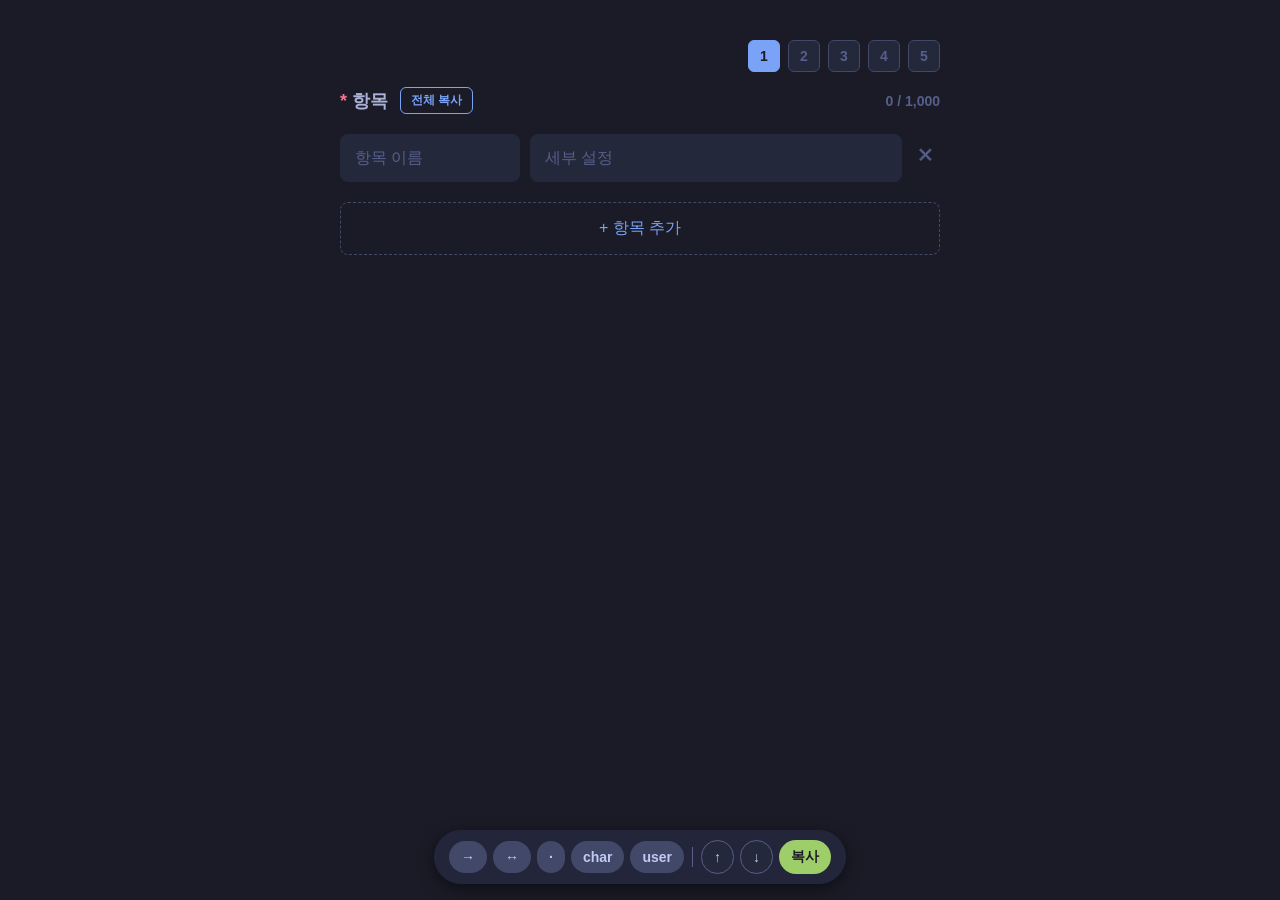
==== index.html @ 4684caee "Update index.html" ====
<!DOCTYPE html>
<html lang="ko">
<head>
    <meta charset="UTF-8">
    <meta name="viewport" content="width=device-width, initial-scale=1.0, maximum-scale=1.0, user-scalable=no">
    <title>상태창 및 항목 템플릿 생성기</title>
    <style>
        body { background-color: #1a1b26; color: #a9b1d6; font-family: 'Malgun Gothic', sans-serif; display: flex; justify-content: center; padding: 40px 20px; padding-bottom: 150px; margin: 0; }
        .container { width: 100%; max-width: 600px; }
        
        /* 💡 새롭게 추가된 슬롯 영역 스타일 */
        .slot-container { display: flex; justify-content: flex-end; gap: 8px; margin-bottom: 15px; }
        .slot-btn { background-color: #24283b; color: #565f89; border: 1px solid #414868; border-radius: 6px; width: 32px; height: 32px; font-size: 14px; font-weight: bold; cursor: pointer; transition: all 0.2s; display: flex; align-items: center; justify-content: center; padding: 0; }
        .slot-btn.active { background-color: #7aa2f7; color: #1a1b26; border-color: #7aa2f7; }

        .header { display: flex; justify-content: space-between; align-items: center; margin-bottom: 20px; font-size: 18px; font-weight: bold; }
        .header .title-area { display: flex; align-items: center; } 
        .header .title-mark { color: #f7768e; margin-right: 5px; }
        
        .copy-all-btn { background-color: transparent; color: #7aa2f7; border: 1px solid #7aa2f7; border-radius: 6px; padding: 4px 10px; font-size: 12px; font-weight: bold; margin-left: 12px; cursor: pointer; transition: all 0.2s; }

        .item-row { display: flex; gap: 10px; margin-bottom: 10px; align-items: flex-start; }
        textarea { background-color: #24283b; color: #c0caf5; border: none; border-radius: 8px; padding: 12px 15px; font-size: 16px; font-family: inherit; resize: none; overflow: hidden; min-height: 24px; line-height: 1.5; box-sizing: border-box; outline: none; }
        textarea:focus { box-shadow: 0 0 0 2px #7aa2f7; }
        textarea::placeholder { color: #565f89; }
        .item-name { width: 30%; }
        .item-value { width: 60%; flex-grow: 1; }
        
        .delete-btn { background: none; border: none; color: #565f89; font-size: 18px; cursor: pointer; padding: 12px 5px; transition: color 0.2s; }
        .add-btn { width: 100%; background-color: transparent; color: #7aa2f7; border: 1.5px dashed #414868; border-radius: 8px; padding: 15px; font-size: 16px; cursor: pointer; margin-top: 10px; transition: all 0.2s; }
        
        .shortcut-bar { position: fixed; bottom: 30px; left: 50%; transform: translateX(-50%); background-color: rgba(36, 40, 59, 0.95); backdrop-filter: blur(5px); padding: 10px 15px; border-radius: 30px; box-shadow: 0 4px 15px rgba(0,0,0,0.5); display: flex; gap: 6px; align-items: center; z-index: 1000; max-width: 95vw; overflow-x: auto; white-space: nowrap; }
        .shortcut-bar::-webkit-scrollbar { display: none; }
        .shortcut-bar { -ms-overflow-style: none; scrollbar-width: none; }

        .shortcut-btn { background-color: #414868; color: #c0caf5; border: none; border-radius: 20px; padding: 8px 12px; font-size: 14px; font-weight: bold; cursor: pointer; transition: background-color 0.2s, color 0.2s; white-space: nowrap; }
        .divider { width: 1px; height: 20px; background-color: #565f89; margin: 0 2px; flex-shrink: 0; }
        .copy-btn { background-color: #9ece6a; color: #1a1b26; }
        .move-btn { background-color: #24283b; border: 1px solid #565f89; }

        @media (hover: hover) {
            .shortcut-btn:hover { background-color: #7aa2f7; color: #1a1b26; }
            .copy-btn:hover { background-color: #73daca; }
            .delete-btn:hover { color: #f7768e; }
            .add-btn:hover { border-color: #7aa2f7; background-color: rgba(122, 162, 247, 0.1); }
            .copy-all-btn:hover { background-color: #7aa2f7; color: #1a1b26; } 
            .slot-btn:hover:not(.active) { background-color: #414868; color: #c0caf5; }
        }
        
        .shortcut-btn:active { background-color: #7aa2f7; color: #1a1b26; }
        .copy-btn:active { background-color: #73daca; }
        .delete-btn:active { color: #f7768e; }
        .add-btn:active { border-color: #7aa2f7; background-color: rgba(122, 162, 247, 0.1); }
        .copy-all-btn:active { background-color: #7aa2f7; color: #1a1b26; } 
        .slot-btn:active:not(.active) { background-color: #414868; color: #c0caf5; }
    </style>
</head>
<body>

    <div class="container">
        <!-- 💡 멀티 슬롯(1~5) 버튼 영역 -->
        <div class="slot-container">
            <button class="slot-btn active" id="slot-1" onclick="switchSlot(1)">1</button>
            <button class="slot-btn" id="slot-2" onclick="switchSlot(2)">2</button>
            <button class="slot-btn" id="slot-3" onclick="switchSlot(3)">3</button>
            <button class="slot-btn" id="slot-4" onclick="switchSlot(4)">4</button>
            <button class="slot-btn" id="slot-5" onclick="switchSlot(5)">5</button>
        </div>

        <div class="header">
            <div class="title-area">
                <div><span class="title-mark">*</span>항목</div>
                <button class="copy-all-btn" id="copyAllBtn" onclick="copyAllData(this)">전체 복사</button>
            </div>
            <div id="charCount" style="color: #565f89; font-size: 14px;">0 / 1,000</div>
        </div>

        <div id="itemList"></div>

        <button class="add-btn" onclick="addRow(this)">+ 항목 추가</button>
    </div>

    <div class="shortcut-bar" id="shortcutBar">
        <button class="shortcut-btn" onclick="insertShortcut(this, '→')">→</button>
        <!-- 💡 ↔ 단축키 추가 (기존 안전 로직 100% 동일 적용) -->
        <button class="shortcut-btn" onclick="insertShortcut(this, '↔')">↔</button>
        <button class="shortcut-btn" onclick="insertShortcut(this, '·')">·</button>
        <button class="shortcut-btn" onclick="insertShortcut(this, 'char')">char</button>
        <button class="shortcut-btn" onclick="insertShortcut(this, 'user')">user</button>
        
        <div class="divider"></div>
        
        <button class="shortcut-btn move-btn" onclick="moveRow(this, 'up')">↑</button>
        <button class="shortcut-btn move-btn" onclick="moveRow(this, 'down')">↓</button>
        
        <button class="shortcut-btn copy-btn" id="copyBtn" onclick="copyFocusedField(this)">복사</button>
    </div>

    <script>
        const itemList = document.getElementById('itemList');
        const charCountDisplay = document.getElementById('charCount');
        const shortcutBar = document.getElementById('shortcutBar');
        const copyBtn = document.getElementById('copyBtn');
        const copyAllBtn = document.getElementById('copyAllBtn');
        
        let lastFocusedTextarea = null;
        let currentSlot = 1; // 현재 선택된 슬롯 번호 (기본 1번)

        // ==========================================
        // 💡 새롭게 추가된 기능: 멀티 슬롯(템플릿) 스위칭
        // ==========================================
        function switchSlot(slotNumber) {
            if (currentSlot === slotNumber) return; // 같은 슬롯을 또 누르면 무시

            // 1. 이동하기 전에 현재 작업 중이던 데이터 저장
            saveData();

            // 2. 슬롯 번호 변경 및 버튼 UI 업데이트
            currentSlot = slotNumber;
            document.querySelectorAll('.slot-btn').forEach(btn => btn.classList.remove('active'));
            document.getElementById('slot-' + slotNumber).classList.add('active');

            // 3. 커서 포커스 초기화 및 화면 비우기
            lastFocusedTextarea = null;
            itemList.innerHTML = '';

            // 4. 새로운 슬롯의 데이터 불러오기
            loadData(slotNumber);
        }

        // ==========================================

        function copyAllData(btn) {
            if (btn) btn.blur(); 
            const rows = document.querySelectorAll('.item-row');
            let resultText = [];
            
            rows.forEach(row => {
                const nameStr = row.querySelector('.item-name').value;
                const valueStr = row.querySelector('.item-value').value;
                if (nameStr.trim() !== '' || valueStr.trim() !== '') {
                    resultText.push(`${nameStr}: ${valueStr}`);
                }
            });

            const finalString = resultText.join('\n');
            if (finalString === '') {
                alert('복사할 내용이 없습니다!');
                return;
            }

            navigator.clipboard.writeText(finalString).then(() => {
                copyAllBtn.textContent = '완료!';
                setTimeout(() => { copyAllBtn.textContent = '전체 복사'; }, 1000);
            }).catch(err => {
                alert('복사에 실패했습니다.');
            });
        }

        function saveData() {
            const rows = document.querySelectorAll('.item-row');
            const dataToSave = [];
            rows.forEach(row => {
                const nameStr = row.querySelector('.item-name').value;
                const valueStr = row.querySelector('.item-value').value;
                dataToSave.push({ name: nameStr, value: valueStr });
            });
            // 💡 현재 선택된 슬롯 번호에 맞춰서 따로 저장합니다 (예: charTemplateData_1)
            localStorage.setItem('charTemplateData_' + currentSlot, JSON.stringify(dataToSave));
        }

        function loadData(slotNumber = 1) {
            // 💡 기존 데이터 안전망: 처음 업데이트 후 접속 시, 기존에 쓰던 데이터를 1번 슬롯으로 자동 복사
            if (slotNumber === 1 && !localStorage.getItem('charTemplateData_1') && localStorage.getItem('charTemplateData')) {
                localStorage.setItem('charTemplateData_1', localStorage.getItem('charTemplateData'));
            }

            const savedData = localStorage.getItem('charTemplateData_' + slotNumber);
            
            if (savedData) {
                const dataArray = JSON.parse(savedData);
                if (dataArray.length > 0) {
                    dataArray.forEach(item => addRow(null, item.name, item.value));
                    return;
                }
            }
            // 저장된 데이터가 없는 새 슬롯이면 빈 칸 1개 생성
            addRow();
        }

        document.addEventListener('focusin', function(e) {
            if (e.target.tagName.toLowerCase() === 'textarea') {
                lastFocusedTextarea = e.target;
            }
        });

        document.addEventListener('input', function(e) {
            if (e.target.tagName.toLowerCase() === 'textarea') {
                adjustHeight(e.target);
                updateCharCount();
                saveData();
            }
        });

        function adjustHeight(element) {
            element.style.height = 'auto';
            element.style.height = (element.scrollHeight) + 'px';
        }

        // 한글 씹힘 방지가 적용된 단축키 입력 로직
        function insertShortcut(btn, text) {
            if (btn) btn.blur(); 

            if (lastFocusedTextarea) {
                setTimeout(() => {
                    const start = lastFocusedTextarea.selectionStart;
                    const end = lastFocusedTextarea.selectionEnd;
                    const currentValue = lastFocusedTextarea.value;
                    
                    lastFocusedTextarea.value = currentValue.substring(0, start) + text + currentValue.substring(end);
                    lastFocusedTextarea.selectionStart = lastFocusedTextarea.selectionEnd = start + text.length;
                    
                    adjustHeight(lastFocusedTextarea);
                    updateCharCount();
                    saveData();
                    lastFocusedTextarea.focus();
                }, 10);
            }
        }

        function moveRow(btn, direction) {
            if (btn) btn.blur();
            if (!lastFocusedTextarea) return;
            const currentRow = lastFocusedTextarea.closest('.item-row');
            if (!currentRow) return;

            if (direction === 'up') {
                const prevRow = currentRow.previousElementSibling;
                if (prevRow) {
                    itemList.insertBefore(currentRow, prevRow);
                    saveData();
                    lastFocusedTextarea.focus();
                }
            } else if (direction === 'down') {
                const nextRow = currentRow.nextElementSibling;
                if (nextRow) {
                    itemList.insertBefore(currentRow, nextRow.nextElementSibling);
                    saveData();
                    lastFocusedTextarea.focus();
                }
            }
        }

        function copyFocusedField(btn) {
            if (btn) btn.blur();
            if (lastFocusedTextarea) {
                const textToCopy = lastFocusedTextarea.value;
                navigator.clipboard.writeText(textToCopy).then(() => {
                    copyBtn.textContent = '완료!';
                    setTimeout(() => { copyBtn.textContent = '복사'; }, 1000);
                }).catch(err => {
                    alert('복사에 실패했습니다.');
                });
                lastFocusedTextarea.focus();
            }
        }

        function addRow(btn = null, nameStr = '', valueStr = '') {
            if (btn) btn.blur();

            const row = document.createElement('div');
            row.className = 'item-row';
            row.innerHTML = `
                <textarea class="item-name" rows="1" placeholder="항목 이름"></textarea>
                <textarea class="item-value" rows="1" placeholder="세부 설정"></textarea>
                <button class="delete-btn" onclick="deleteRow(this)">✕</button>
            `;
            
            const textareas = row.querySelectorAll('textarea');
            textareas[0].value = nameStr;
            textareas[1].value = valueStr;
            
            itemList.appendChild(row);
            
            setTimeout(() => {
                textareas.forEach(ta => adjustHeight(ta));
                updateCharCount();
            }, 0);
            saveData();
        }

        function deleteRow(btn) {
            if (btn) btn.blur();
            const row = btn.parentElement;
            row.remove();
            if (itemList.children.length === 0) {
                addRow();
            } else {
                updateCharCount();
                saveData();
            }
        }

        function updateCharCount() {
            const textareas = document.querySelectorAll('textarea');
            let totalLength = 0;
            textareas.forEach(textarea => {
                totalLength += textarea.value.length;
            });
            charCountDisplay.textContent = `${totalLength.toLocaleString()} / 1,000`;
        }

        if (window.visualViewport) {
            const updateBarPosition = () => {
                const viewportHeight = window.visualViewport.height;
                const offsetTop = window.visualViewport.offsetTop;
                shortcutBar.style.bottom = 'auto';
                shortcutBar.style.top = (offsetTop + viewportHeight - 70) + 'px';
            };
            window.visualViewport.addEventListener('resize', updateBarPosition);
            window.visualViewport.addEventListener('scroll', updateBarPosition);
            updateBarPosition();
        }

        // 페이지 첫 로드 시 1번 슬롯 데이터를 불러옵니다.
        loadData(1);
    </script>
</body>
</html>
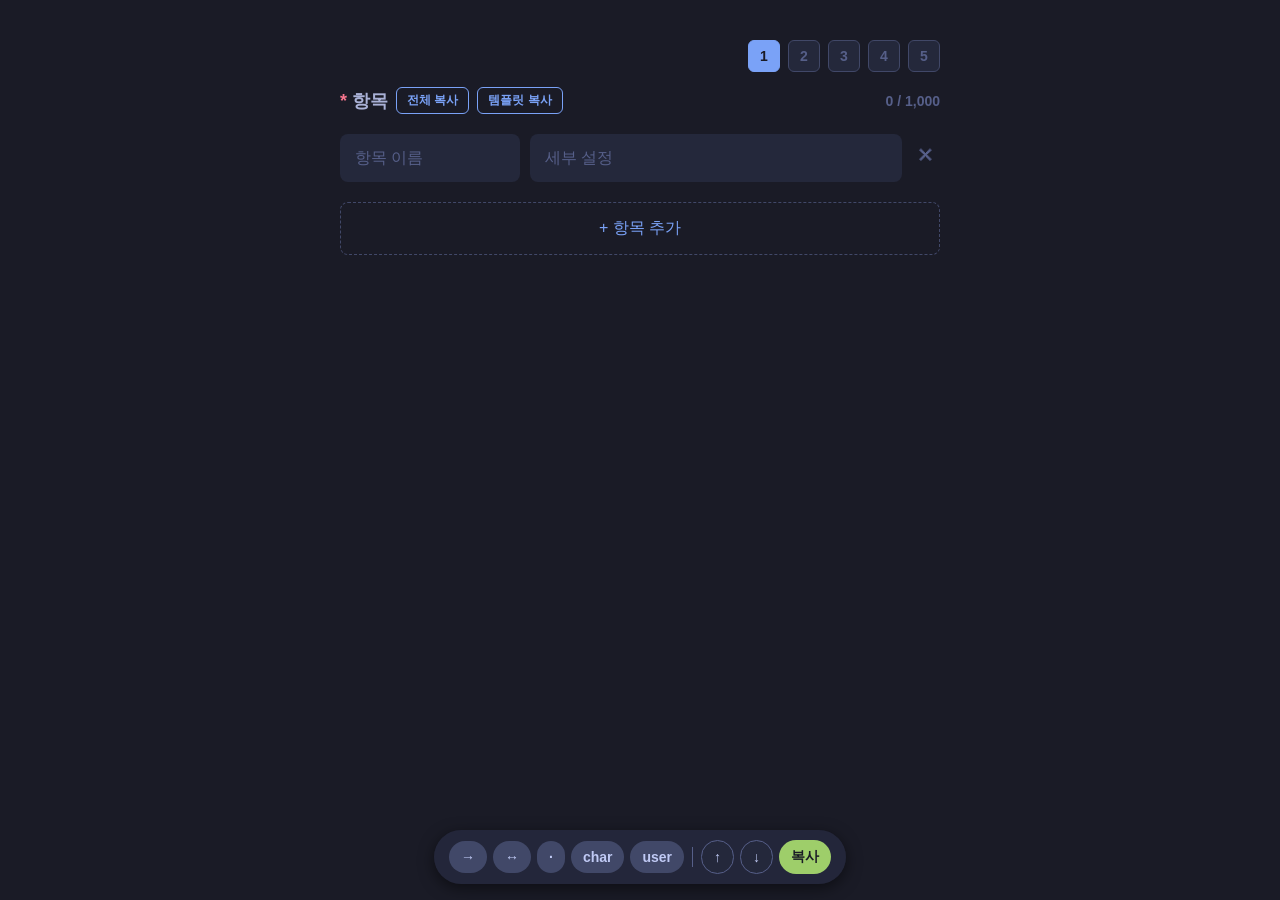
==== commit 87d4076f: "Update index.html" ====
--- a/index.html
+++ b/index.html
@@ -8,16 +8,18 @@
         body { background-color: #1a1b26; color: #a9b1d6; font-family: 'Malgun Gothic', sans-serif; display: flex; justify-content: center; padding: 40px 20px; padding-bottom: 150px; margin: 0; }
         .container { width: 100%; max-width: 600px; }
         
-        /* 💡 새롭게 추가된 슬롯 영역 스타일 */
         .slot-container { display: flex; justify-content: flex-end; gap: 8px; margin-bottom: 15px; }
         .slot-btn { background-color: #24283b; color: #565f89; border: 1px solid #414868; border-radius: 6px; width: 32px; height: 32px; font-size: 14px; font-weight: bold; cursor: pointer; transition: all 0.2s; display: flex; align-items: center; justify-content: center; padding: 0; }
         .slot-btn.active { background-color: #7aa2f7; color: #1a1b26; border-color: #7aa2f7; }
 
         .header { display: flex; justify-content: space-between; align-items: center; margin-bottom: 20px; font-size: 18px; font-weight: bold; }
-        .header .title-area { display: flex; align-items: center; } 
+        .header .title-area { display: flex; align-items: center; flex-wrap: wrap; gap: 8px; } /* 버튼이 늘어나도 안 깨지도록 간격과 자동 줄바꿈 추가 */
         .header .title-mark { color: #f7768e; margin-right: 5px; }
         
-        .copy-all-btn { background-color: transparent; color: #7aa2f7; border: 1px solid #7aa2f7; border-radius: 6px; padding: 4px 10px; font-size: 12px; font-weight: bold; margin-left: 12px; cursor: pointer; transition: all 0.2s; }
+        .copy-all-btn { background-color: transparent; color: #7aa2f7; border: 1px solid #7aa2f7; border-radius: 6px; padding: 4px 10px; font-size: 12px; font-weight: bold; cursor: pointer; transition: all 0.2s; white-space: nowrap; }
+        
+        /* 💡 템플릿 붙이기 버튼 전용 스타일 (눈에 띄게 연한 초록색으로 설정) */
+        .template-paste-btn { background-color: rgba(158, 206, 106, 0.1); color: #9ece6a; border-color: #9ece6a; }
 
         .item-row { display: flex; gap: 10px; margin-bottom: 10px; align-items: flex-start; }
         textarea { background-color: #24283b; color: #c0caf5; border: none; border-radius: 8px; padding: 12px 15px; font-size: 16px; font-family: inherit; resize: none; overflow: hidden; min-height: 24px; line-height: 1.5; box-sizing: border-box; outline: none; }
@@ -44,6 +46,7 @@
             .delete-btn:hover { color: #f7768e; }
             .add-btn:hover { border-color: #7aa2f7; background-color: rgba(122, 162, 247, 0.1); }
             .copy-all-btn:hover { background-color: #7aa2f7; color: #1a1b26; } 
+            .template-paste-btn:hover { background-color: #9ece6a; color: #1a1b26; }
             .slot-btn:hover:not(.active) { background-color: #414868; color: #c0caf5; }
         }
         
@@ -52,13 +55,13 @@
         .delete-btn:active { color: #f7768e; }
         .add-btn:active { border-color: #7aa2f7; background-color: rgba(122, 162, 247, 0.1); }
         .copy-all-btn:active { background-color: #7aa2f7; color: #1a1b26; } 
+        .template-paste-btn:active { background-color: #9ece6a; color: #1a1b26; }
         .slot-btn:active:not(.active) { background-color: #414868; color: #c0caf5; }
     </style>
 </head>
 <body>
 
     <div class="container">
-        <!-- 💡 멀티 슬롯(1~5) 버튼 영역 -->
         <div class="slot-container">
             <button class="slot-btn active" id="slot-1" onclick="switchSlot(1)">1</button>
             <button class="slot-btn" id="slot-2" onclick="switchSlot(2)">2</button>
@@ -71,6 +74,9 @@
             <div class="title-area">
                 <div><span class="title-mark">*</span>항목</div>
                 <button class="copy-all-btn" id="copyAllBtn" onclick="copyAllData(this)">전체 복사</button>
+                <button class="copy-all-btn" id="copyTemplateBtn" onclick="copyTemplateData(this)">템플릿 복사</button>
+                <!-- 💡 숨겨져 있다가 필요할 때만 나타나는 템플릿 붙이기 버튼 -->
+                <button class="copy-all-btn template-paste-btn" id="pasteTemplateBtn" onclick="pasteTemplateData(this)" style="display: none;">템플릿 붙이기</button>
             </div>
             <div id="charCount" style="color: #565f89; font-size: 14px;">0 / 1,000</div>
         </div>
@@ -82,7 +88,6 @@
 
     <div class="shortcut-bar" id="shortcutBar">
         <button class="shortcut-btn" onclick="insertShortcut(this, '→')">→</button>
-        <!-- 💡 ↔ 단축키 추가 (기존 안전 로직 100% 동일 적용) -->
         <button class="shortcut-btn" onclick="insertShortcut(this, '↔')">↔</button>
         <button class="shortcut-btn" onclick="insertShortcut(this, '·')">·</button>
         <button class="shortcut-btn" onclick="insertShortcut(this, 'char')">char</button>
@@ -102,33 +107,101 @@
         const shortcutBar = document.getElementById('shortcutBar');
         const copyBtn = document.getElementById('copyBtn');
         const copyAllBtn = document.getElementById('copyAllBtn');
+        const copyTemplateBtn = document.getElementById('copyTemplateBtn');
+        const pasteTemplateBtn = document.getElementById('pasteTemplateBtn');
         
         let lastFocusedTextarea = null;
-        let currentSlot = 1; // 현재 선택된 슬롯 번호 (기본 1번)
+        let currentSlot = 1; 
 
         // ==========================================
-        // 💡 새롭게 추가된 기능: 멀티 슬롯(템플릿) 스위칭
+        // 💡 새롭게 추가된 기능: 템플릿 복사 & 붙이기
         // ==========================================
+        
+        // 1. 현재 슬롯의 템플릿 구조를 복사해서 기억(클립보드 저장)하는 함수
+        function copyTemplateData(btn) {
+            if (btn) btn.blur();
+            
+            const rows = document.querySelectorAll('.item-row');
+            const dataToCopy = [];
+            rows.forEach(row => {
+                const nameStr = row.querySelector('.item-name').value;
+                const valueStr = row.querySelector('.item-value').value;
+                dataToCopy.push({ name: nameStr, value: valueStr });
+            });
+
+            // 브라우저 저장소에 '가상 클립보드' 형태로 임시 저장
+            localStorage.setItem('clipboardTemplateData', JSON.stringify(dataToCopy));
+            // 몇 번 슬롯에서 복사했는지 기록 (원본 슬롯에는 붙이기 버튼을 안 띄우기 위함)
+            localStorage.setItem('clipboardSourceSlot', currentSlot.toString());
+
+            // 시각적 피드백
+            copyTemplateBtn.textContent = '복사 완료!';
+            setTimeout(() => { copyTemplateBtn.textContent = '템플릿 복사'; }, 1000);
+
+            // 상태 체크 업데이트 (현재 슬롯이 원본이므로 붙이기 버튼은 숨겨짐)
+            checkClipboardState();
+        }
+
+        // 2. 다른 슬롯에 복사해둔 템플릿을 붙여넣는 함수
+        function pasteTemplateData(btn) {
+            if (btn) btn.blur();
+
+            const savedClipboard = localStorage.getItem('clipboardTemplateData');
+            if (savedClipboard) {
+                const dataArray = JSON.parse(savedClipboard);
+                
+                // 현재 슬롯의 화면을 싹 비우고
+                itemList.innerHTML = '';
+                
+                // 복사해둔 데이터로 줄을 새로 생성
+                if (dataArray.length > 0) {
+                    dataArray.forEach(item => addRow(null, item.name, item.value));
+                } else {
+                    addRow();
+                }
+
+                // 덮어쓴 내용을 현재 슬롯에 완전 저장
+                saveData();
+                
+                // 붙여넣기가 끝났으므로 클립보드 비우기 (버튼을 없애기 위해)
+                localStorage.removeItem('clipboardTemplateData');
+                localStorage.removeItem('clipboardSourceSlot');
+                
+                // 상태 체크 업데이트 (붙이기 버튼 사라짐)
+                checkClipboardState();
+            }
+        }
+
+        // 3. 상황에 따라 [템플릿 붙이기] 버튼을 띄울지 숨길지 결정하는 함수
+        function checkClipboardState() {
+            const hasData = localStorage.getItem('clipboardTemplateData');
+            const sourceSlot = parseInt(localStorage.getItem('clipboardSourceSlot'));
+
+            // 복사된 데이터가 있고, 그 데이터를 복사한 원본 슬롯이 현재 슬롯이 아니라면!
+            if (hasData && sourceSlot !== currentSlot) {
+                pasteTemplateBtn.style.display = 'inline-block'; // 붙이기 버튼 등장
+            } else {
+                pasteTemplateBtn.style.display = 'none'; // 그 외에는 숨김
+            }
+        }
+        // ==========================================
+
         function switchSlot(slotNumber) {
-            if (currentSlot === slotNumber) return; // 같은 슬롯을 또 누르면 무시
-
-            // 1. 이동하기 전에 현재 작업 중이던 데이터 저장
+            if (currentSlot === slotNumber) return; 
             saveData();
-
-            // 2. 슬롯 번호 변경 및 버튼 UI 업데이트
+            
             currentSlot = slotNumber;
             document.querySelectorAll('.slot-btn').forEach(btn => btn.classList.remove('active'));
             document.getElementById('slot-' + slotNumber).classList.add('active');
 
-            // 3. 커서 포커스 초기화 및 화면 비우기
             lastFocusedTextarea = null;
             itemList.innerHTML = '';
 
-            // 4. 새로운 슬롯의 데이터 불러오기
             loadData(slotNumber);
-        }
-
-        // ==========================================
+            
+            // 💡 슬롯을 이동할 때마다 붙이기 버튼을 띄워야 할지 체크합니다.
+            checkClipboardState();
+        }
 
         function copyAllData(btn) {
             if (btn) btn.blur(); 
@@ -165,12 +238,10 @@
                 const valueStr = row.querySelector('.item-value').value;
                 dataToSave.push({ name: nameStr, value: valueStr });
             });
-            // 💡 현재 선택된 슬롯 번호에 맞춰서 따로 저장합니다 (예: charTemplateData_1)
             localStorage.setItem('charTemplateData_' + currentSlot, JSON.stringify(dataToSave));
         }
 
         function loadData(slotNumber = 1) {
-            // 💡 기존 데이터 안전망: 처음 업데이트 후 접속 시, 기존에 쓰던 데이터를 1번 슬롯으로 자동 복사
             if (slotNumber === 1 && !localStorage.getItem('charTemplateData_1') && localStorage.getItem('charTemplateData')) {
                 localStorage.setItem('charTemplateData_1', localStorage.getItem('charTemplateData'));
             }
@@ -181,11 +252,12 @@
                 const dataArray = JSON.parse(savedData);
                 if (dataArray.length > 0) {
                     dataArray.forEach(item => addRow(null, item.name, item.value));
+                    checkClipboardState(); // 화면 불러오고 버튼 상태 체크
                     return;
                 }
             }
-            // 저장된 데이터가 없는 새 슬롯이면 빈 칸 1개 생성
             addRow();
+            checkClipboardState();
         }
 
         document.addEventListener('focusin', function(e) {
@@ -207,10 +279,8 @@
             element.style.height = (element.scrollHeight) + 'px';
         }
 
-        // 한글 씹힘 방지가 적용된 단축키 입력 로직
         function insertShortcut(btn, text) {
             if (btn) btn.blur(); 
-
             if (lastFocusedTextarea) {
                 setTimeout(() => {
                     const start = lastFocusedTextarea.selectionStart;
@@ -322,7 +392,6 @@
             updateBarPosition();
         }
 
-        // 페이지 첫 로드 시 1번 슬롯 데이터를 불러옵니다.
         loadData(1);
     </script>
 </body>
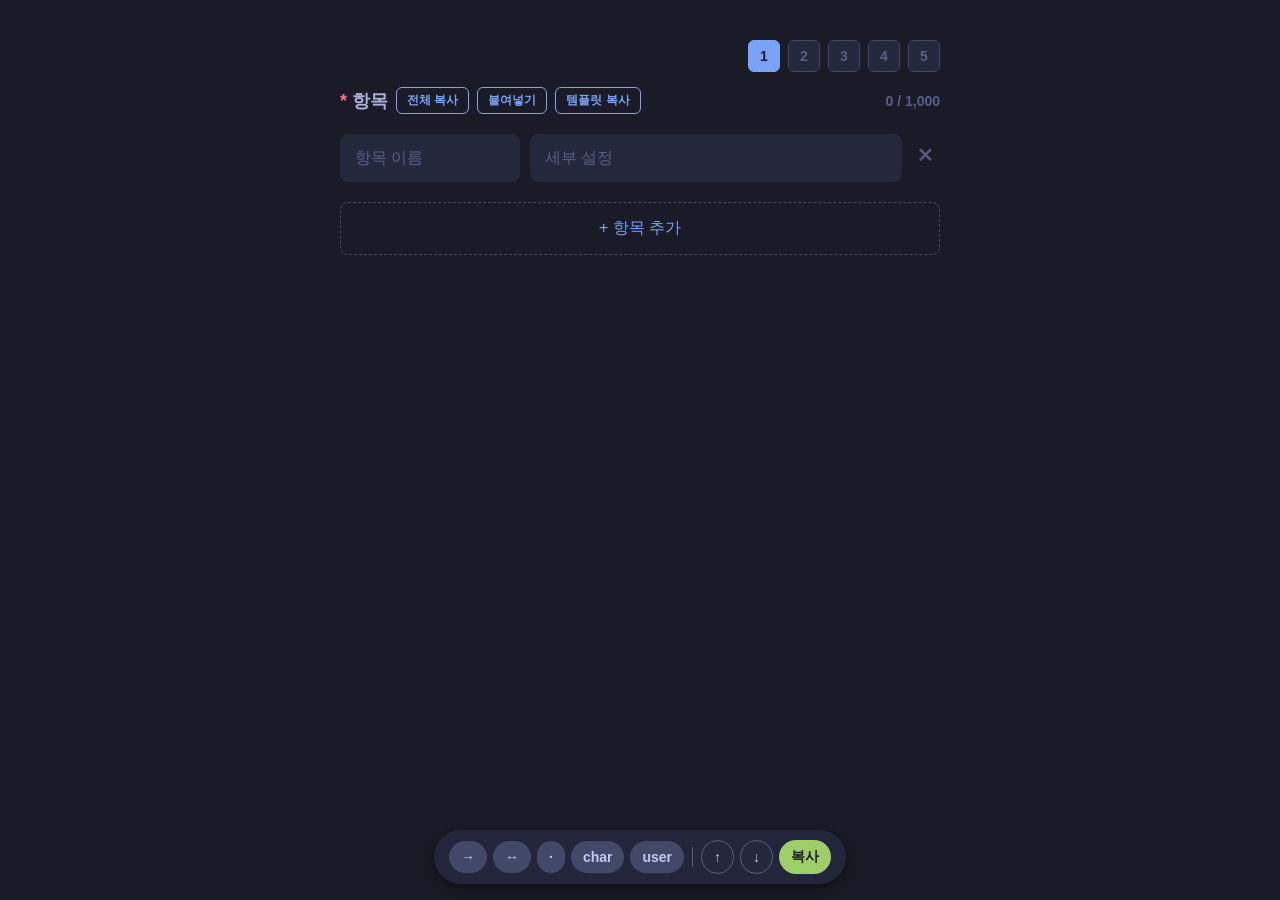
==== commit 2fb92c7c: "Update index.html" ====
--- a/index.html
+++ b/index.html
@@ -13,12 +13,10 @@
         .slot-btn.active { background-color: #7aa2f7; color: #1a1b26; border-color: #7aa2f7; }
 
         .header { display: flex; justify-content: space-between; align-items: center; margin-bottom: 20px; font-size: 18px; font-weight: bold; }
-        .header .title-area { display: flex; align-items: center; flex-wrap: wrap; gap: 8px; } /* 버튼이 늘어나도 안 깨지도록 간격과 자동 줄바꿈 추가 */
+        .header .title-area { display: flex; align-items: center; flex-wrap: wrap; gap: 8px; }
         .header .title-mark { color: #f7768e; margin-right: 5px; }
         
-        .copy-all-btn { background-color: transparent; color: #7aa2f7; border: 1px solid #7aa2f7; border-radius: 6px; padding: 4px 10px; font-size: 12px; font-weight: bold; cursor: pointer; transition: all 0.2s; white-space: nowrap; }
-        
-        /* 💡 템플릿 붙이기 버튼 전용 스타일 (눈에 띄게 연한 초록색으로 설정) */
+        .action-btn { background-color: transparent; color: #7aa2f7; border: 1px solid #7aa2f7; border-radius: 6px; padding: 4px 10px; font-size: 12px; font-weight: bold; cursor: pointer; transition: all 0.2s; white-space: nowrap; }
         .template-paste-btn { background-color: rgba(158, 206, 106, 0.1); color: #9ece6a; border-color: #9ece6a; }
 
         .item-row { display: flex; gap: 10px; margin-bottom: 10px; align-items: flex-start; }
@@ -40,21 +38,51 @@
         .copy-btn { background-color: #9ece6a; color: #1a1b26; }
         .move-btn { background-color: #24283b; border: 1px solid #565f89; }
 
+        /* 💡 새롭게 추가된 모달(팝업창) 스타일 */
+        .modal-overlay {
+            position: fixed; top: 0; left: 0; width: 100%; height: 100%;
+            background-color: rgba(26, 27, 38, 0.8); backdrop-filter: blur(3px);
+            z-index: 2000; display: flex; justify-content: center; align-items: center;
+        }
+        .modal-content {
+            background-color: #24283b; width: 90%; max-width: 450px;
+            border-radius: 12px; padding: 25px 20px; position: relative;
+            box-shadow: 0 10px 25px rgba(0,0,0,0.5); box-sizing: border-box;
+        }
+        .modal-close-btn {
+            position: absolute; top: 15px; right: 15px; background: none; border: none;
+            color: #565f89; font-size: 20px; cursor: pointer; padding: 5px;
+        }
+        .modal-content h3 { margin-top: 0; color: #c0caf5; font-size: 16px; margin-bottom: 5px; }
+        .modal-content p { font-size: 12px; color: #565f89; margin-bottom: 15px; margin-top: 0; line-height: 1.4; }
+        .modal-textarea {
+            width: 100%; background-color: #1a1b26; border: 1px solid #414868;
+            border-radius: 8px; padding: 12px; color: #c0caf5; font-size: 14px;
+            resize: vertical; margin-bottom: 15px; box-sizing: border-box; font-family: inherit; outline: none;
+        }
+        .modal-textarea:focus { border-color: #7aa2f7; }
+        .modal-confirm-btn {
+            width: 100%; background-color: #7aa2f7; color: #1a1b26;
+            border: none; border-radius: 8px; padding: 12px; font-size: 16px; font-weight: bold; cursor: pointer;
+        }
+
         @media (hover: hover) {
             .shortcut-btn:hover { background-color: #7aa2f7; color: #1a1b26; }
             .copy-btn:hover { background-color: #73daca; }
             .delete-btn:hover { color: #f7768e; }
             .add-btn:hover { border-color: #7aa2f7; background-color: rgba(122, 162, 247, 0.1); }
-            .copy-all-btn:hover { background-color: #7aa2f7; color: #1a1b26; } 
+            .action-btn:hover { background-color: #7aa2f7; color: #1a1b26; } 
             .template-paste-btn:hover { background-color: #9ece6a; color: #1a1b26; }
             .slot-btn:hover:not(.active) { background-color: #414868; color: #c0caf5; }
+            .modal-close-btn:hover { color: #f7768e; }
+            .modal-confirm-btn:hover { background-color: #8db0f8; }
         }
         
         .shortcut-btn:active { background-color: #7aa2f7; color: #1a1b26; }
         .copy-btn:active { background-color: #73daca; }
         .delete-btn:active { color: #f7768e; }
         .add-btn:active { border-color: #7aa2f7; background-color: rgba(122, 162, 247, 0.1); }
-        .copy-all-btn:active { background-color: #7aa2f7; color: #1a1b26; } 
+        .action-btn:active { background-color: #7aa2f7; color: #1a1b26; } 
         .template-paste-btn:active { background-color: #9ece6a; color: #1a1b26; }
         .slot-btn:active:not(.active) { background-color: #414868; color: #c0caf5; }
     </style>
@@ -73,10 +101,11 @@
         <div class="header">
             <div class="title-area">
                 <div><span class="title-mark">*</span>항목</div>
-                <button class="copy-all-btn" id="copyAllBtn" onclick="copyAllData(this)">전체 복사</button>
-                <button class="copy-all-btn" id="copyTemplateBtn" onclick="copyTemplateData(this)">템플릿 복사</button>
-                <!-- 💡 숨겨져 있다가 필요할 때만 나타나는 템플릿 붙이기 버튼 -->
-                <button class="copy-all-btn template-paste-btn" id="pasteTemplateBtn" onclick="pasteTemplateData(this)" style="display: none;">템플릿 붙이기</button>
+                <button class="action-btn" id="copyAllBtn" onclick="copyAllData(this)">전체 복사</button>
+                <!-- 💡 전체 복사와 템플릿 복사 사이에 '붙여넣기' 버튼 추가 -->
+                <button class="action-btn" onclick="openImportModal(this)">붙여넣기</button>
+                <button class="action-btn" id="copyTemplateBtn" onclick="copyTemplateData(this)">템플릿 복사</button>
+                <button class="action-btn template-paste-btn" id="pasteTemplateBtn" onclick="pasteTemplateData(this)" style="display: none;">템플릿 붙이기</button>
             </div>
             <div id="charCount" style="color: #565f89; font-size: 14px;">0 / 1,000</div>
         </div>
@@ -84,6 +113,17 @@
         <div id="itemList"></div>
 
         <button class="add-btn" onclick="addRow(this)">+ 항목 추가</button>
+    </div>
+
+    <!-- 💡 하단에 추가된 모달(팝업) 영역 -->
+    <div id="importModal" class="modal-overlay" style="display: none;">
+        <div class="modal-content">
+            <button class="modal-close-btn" onclick="closeImportModal()">✕</button>
+            <h3>외부 텍스트 붙여넣기</h3>
+            <p>'항목이름: 항목설명' 형식의 텍스트를 붙여넣으세요.<br>기존 내용은 덮어씌워집니다.</p>
+            <textarea id="importTextarea" class="modal-textarea" rows="8" placeholder="예시)&#10;이름: 홍길동&#10;성격: 활발하고 밝음&#10;특징: 요리를 잘함"></textarea>
+            <button class="modal-confirm-btn" onclick="processImportText()">확인 (적용하기)</button>
+        </div>
     </div>
 
     <div class="shortcut-bar" id="shortcutBar">
@@ -110,14 +150,67 @@
         const copyTemplateBtn = document.getElementById('copyTemplateBtn');
         const pasteTemplateBtn = document.getElementById('pasteTemplateBtn');
         
+        // 모달 관련 요소
+        const importModal = document.getElementById('importModal');
+        const importTextarea = document.getElementById('importTextarea');
+
         let lastFocusedTextarea = null;
         let currentSlot = 1; 
 
         // ==========================================
-        // 💡 새롭게 추가된 기능: 템플릿 복사 & 붙이기
+        // 💡 새롭게 추가된 기능: 외부 텍스트 붙여넣기
         // ==========================================
-        
-        // 1. 현재 슬롯의 템플릿 구조를 복사해서 기억(클립보드 저장)하는 함수
+        function openImportModal(btn) {
+            if (btn) btn.blur();
+            importModal.style.display = 'flex'; // 창 띄우기
+            importTextarea.value = ''; // 이전 입력 기록 비우기
+            importTextarea.focus();
+        }
+
+        function closeImportModal() {
+            importModal.style.display = 'none'; // 창 닫기
+        }
+
+        function processImportText() {
+            const text = importTextarea.value;
+            if (!text.trim()) {
+                alert('붙여넣을 텍스트가 없습니다.');
+                return;
+            }
+
+            const lines = text.split('\n');
+            let newItems = [];
+            let currentItem = null;
+
+            lines.forEach(line => {
+                const colonIndex = line.indexOf(':');
+                
+                // 콜론(:)이 포함된 줄이면 새로운 항목으로 분리
+                if (colonIndex !== -1) {
+                    const nameStr = line.substring(0, colonIndex).trim();
+                    const valueStr = line.substring(colonIndex + 1).trim();
+                    currentItem = { name: nameStr, value: valueStr };
+                    newItems.push(currentItem);
+                } 
+                // 콜론이 없는 줄인데, 이전에 파싱된 항목이 있다면 그 항목의 설명 아래로(줄바꿈) 합치기
+                else if (currentItem && line.trim() !== '') {
+                    currentItem.value += '\n' + line.trim();
+                }
+            });
+
+            if (newItems.length > 0) {
+                // 파싱 성공! 화면 싹 비우고 새로 적용
+                itemList.innerHTML = '';
+                newItems.forEach(item => addRow(null, item.name, item.value));
+                
+                saveData(); // 저장소에 업데이트
+                closeImportModal(); // 창 닫기
+            } else {
+                alert('올바른 형식(항목이름: 항목설명)의 텍스트를 찾을 수 없습니다.');
+            }
+        }
+        // ==========================================
+
         function copyTemplateData(btn) {
             if (btn) btn.blur();
             
@@ -129,20 +222,15 @@
                 dataToCopy.push({ name: nameStr, value: valueStr });
             });
 
-            // 브라우저 저장소에 '가상 클립보드' 형태로 임시 저장
             localStorage.setItem('clipboardTemplateData', JSON.stringify(dataToCopy));
-            // 몇 번 슬롯에서 복사했는지 기록 (원본 슬롯에는 붙이기 버튼을 안 띄우기 위함)
             localStorage.setItem('clipboardSourceSlot', currentSlot.toString());
 
-            // 시각적 피드백
             copyTemplateBtn.textContent = '복사 완료!';
             setTimeout(() => { copyTemplateBtn.textContent = '템플릿 복사'; }, 1000);
 
-            // 상태 체크 업데이트 (현재 슬롯이 원본이므로 붙이기 버튼은 숨겨짐)
             checkClipboardState();
         }
 
-        // 2. 다른 슬롯에 복사해둔 템플릿을 붙여넣는 함수
         function pasteTemplateData(btn) {
             if (btn) btn.blur();
 
@@ -150,41 +238,29 @@
             if (savedClipboard) {
                 const dataArray = JSON.parse(savedClipboard);
                 
-                // 현재 슬롯의 화면을 싹 비우고
                 itemList.innerHTML = '';
-                
-                // 복사해둔 데이터로 줄을 새로 생성
                 if (dataArray.length > 0) {
                     dataArray.forEach(item => addRow(null, item.name, item.value));
                 } else {
                     addRow();
                 }
-
-                // 덮어쓴 내용을 현재 슬롯에 완전 저장
                 saveData();
-                
-                // 붙여넣기가 끝났으므로 클립보드 비우기 (버튼을 없애기 위해)
                 localStorage.removeItem('clipboardTemplateData');
                 localStorage.removeItem('clipboardSourceSlot');
-                
-                // 상태 체크 업데이트 (붙이기 버튼 사라짐)
                 checkClipboardState();
             }
         }
 
-        // 3. 상황에 따라 [템플릿 붙이기] 버튼을 띄울지 숨길지 결정하는 함수
         function checkClipboardState() {
             const hasData = localStorage.getItem('clipboardTemplateData');
             const sourceSlot = parseInt(localStorage.getItem('clipboardSourceSlot'));
 
-            // 복사된 데이터가 있고, 그 데이터를 복사한 원본 슬롯이 현재 슬롯이 아니라면!
             if (hasData && sourceSlot !== currentSlot) {
-                pasteTemplateBtn.style.display = 'inline-block'; // 붙이기 버튼 등장
+                pasteTemplateBtn.style.display = 'inline-block';
             } else {
-                pasteTemplateBtn.style.display = 'none'; // 그 외에는 숨김
-            }
-        }
-        // ==========================================
+                pasteTemplateBtn.style.display = 'none';
+            }
+        }
 
         function switchSlot(slotNumber) {
             if (currentSlot === slotNumber) return; 
@@ -198,8 +274,6 @@
             itemList.innerHTML = '';
 
             loadData(slotNumber);
-            
-            // 💡 슬롯을 이동할 때마다 붙이기 버튼을 띄워야 할지 체크합니다.
             checkClipboardState();
         }
 
@@ -252,7 +326,7 @@
                 const dataArray = JSON.parse(savedData);
                 if (dataArray.length > 0) {
                     dataArray.forEach(item => addRow(null, item.name, item.value));
-                    checkClipboardState(); // 화면 불러오고 버튼 상태 체크
+                    checkClipboardState();
                     return;
                 }
             }
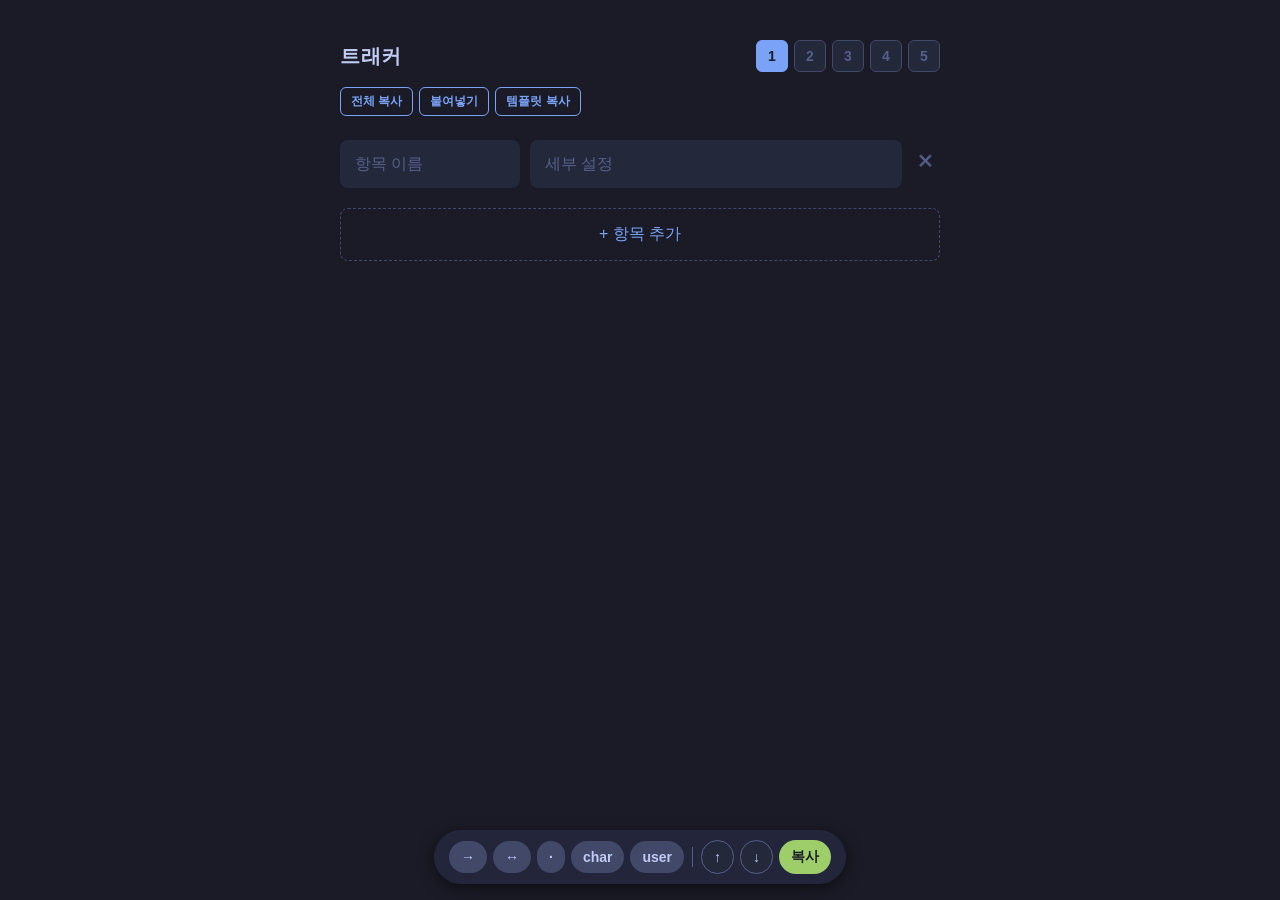
==== commit 1f417afb: "Update index.html" ====
--- a/index.html
+++ b/index.html
@@ -8,15 +8,19 @@
         body { background-color: #1a1b26; color: #a9b1d6; font-family: 'Malgun Gothic', sans-serif; display: flex; justify-content: center; padding: 40px 20px; padding-bottom: 150px; margin: 0; }
         .container { width: 100%; max-width: 600px; }
         
-        .slot-container { display: flex; justify-content: flex-end; gap: 8px; margin-bottom: 15px; }
+        /* 💡 상단 트래커 및 슬롯 라인 레이아웃 */
+        .top-nav-bar { display: flex; justify-content: space-between; align-items: center; margin-bottom: 15px; }
+        .tracker-title { font-size: 20px; font-weight: bold; color: #c0caf5; letter-spacing: 0.5px; }
+        
+        .slot-container { display: flex; gap: 6px; }
         .slot-btn { background-color: #24283b; color: #565f89; border: 1px solid #414868; border-radius: 6px; width: 32px; height: 32px; font-size: 14px; font-weight: bold; cursor: pointer; transition: all 0.2s; display: flex; align-items: center; justify-content: center; padding: 0; }
         .slot-btn.active { background-color: #7aa2f7; color: #1a1b26; border-color: #7aa2f7; }
 
-        .header { display: flex; justify-content: space-between; align-items: center; margin-bottom: 20px; font-size: 18px; font-weight: bold; }
-        .header .title-area { display: flex; align-items: center; flex-wrap: wrap; gap: 8px; }
-        .header .title-mark { color: #f7768e; margin-right: 5px; }
-        
-        .action-btn { background-color: transparent; color: #7aa2f7; border: 1px solid #7aa2f7; border-radius: 6px; padding: 4px 10px; font-size: 12px; font-weight: bold; cursor: pointer; transition: all 0.2s; white-space: nowrap; }
+        /* 💡 기능 버튼 라인 (항목이 있던 자리에 일렬 배치) */
+        .header-actions { display: flex; align-items: center; gap: 6px; margin-bottom: 20px; flex-wrap: nowrap; overflow-x: auto; padding-bottom: 4px; }
+        .header-actions::-webkit-scrollbar { display: none; }
+        
+        .action-btn { background-color: transparent; color: #7aa2f7; border: 1px solid #7aa2f7; border-radius: 6px; padding: 5px 10px; font-size: 12px; font-weight: bold; cursor: pointer; transition: all 0.2s; white-space: nowrap; flex-shrink: 0; }
         .template-paste-btn { background-color: rgba(158, 206, 106, 0.1); color: #9ece6a; border-color: #9ece6a; }
 
         .item-row { display: flex; gap: 10px; margin-bottom: 10px; align-items: flex-start; }
@@ -31,40 +35,28 @@
         
         .shortcut-bar { position: fixed; bottom: 30px; left: 50%; transform: translateX(-50%); background-color: rgba(36, 40, 59, 0.95); backdrop-filter: blur(5px); padding: 10px 15px; border-radius: 30px; box-shadow: 0 4px 15px rgba(0,0,0,0.5); display: flex; gap: 6px; align-items: center; z-index: 1000; max-width: 95vw; overflow-x: auto; white-space: nowrap; }
         .shortcut-bar::-webkit-scrollbar { display: none; }
-        .shortcut-bar { -ms-overflow-style: none; scrollbar-width: none; }
 
         .shortcut-btn { background-color: #414868; color: #c0caf5; border: none; border-radius: 20px; padding: 8px 12px; font-size: 14px; font-weight: bold; cursor: pointer; transition: background-color 0.2s, color 0.2s; white-space: nowrap; }
         .divider { width: 1px; height: 20px; background-color: #565f89; margin: 0 2px; flex-shrink: 0; }
         .copy-btn { background-color: #9ece6a; color: #1a1b26; }
         .move-btn { background-color: #24283b; border: 1px solid #565f89; }
 
-        /* 💡 새롭게 추가된 모달(팝업창) 스타일 */
-        .modal-overlay {
-            position: fixed; top: 0; left: 0; width: 100%; height: 100%;
-            background-color: rgba(26, 27, 38, 0.8); backdrop-filter: blur(3px);
-            z-index: 2000; display: flex; justify-content: center; align-items: center;
-        }
-        .modal-content {
-            background-color: #24283b; width: 90%; max-width: 450px;
-            border-radius: 12px; padding: 25px 20px; position: relative;
-            box-shadow: 0 10px 25px rgba(0,0,0,0.5); box-sizing: border-box;
-        }
-        .modal-close-btn {
-            position: absolute; top: 15px; right: 15px; background: none; border: none;
-            color: #565f89; font-size: 20px; cursor: pointer; padding: 5px;
-        }
+        /* 모달 공통 스타일 */
+        .modal-overlay { position: fixed; top: 0; left: 0; width: 100%; height: 100%; background-color: rgba(26, 27, 38, 0.8); backdrop-filter: blur(3px); z-index: 2000; display: flex; justify-content: center; align-items: center; }
+        .modal-content { background-color: #24283b; width: 90%; max-width: 450px; border-radius: 12px; padding: 25px 20px; position: relative; box-shadow: 0 10px 25px rgba(0,0,0,0.5); box-sizing: border-box; }
+        .modal-close-btn { position: absolute; top: 15px; right: 15px; background: none; border: none; color: #565f89; font-size: 20px; cursor: pointer; padding: 5px; }
         .modal-content h3 { margin-top: 0; color: #c0caf5; font-size: 16px; margin-bottom: 5px; }
         .modal-content p { font-size: 12px; color: #565f89; margin-bottom: 15px; margin-top: 0; line-height: 1.4; }
-        .modal-textarea {
-            width: 100%; background-color: #1a1b26; border: 1px solid #414868;
-            border-radius: 8px; padding: 12px; color: #c0caf5; font-size: 14px;
-            resize: vertical; margin-bottom: 15px; box-sizing: border-box; font-family: inherit; outline: none;
-        }
+        
+        .modal-textarea { width: 100%; background-color: #1a1b26; border: 1px solid #414868; border-radius: 8px; padding: 12px; color: #c0caf5; font-size: 14px; resize: vertical; margin-bottom: 15px; box-sizing: border-box; font-family: inherit; outline: none; }
         .modal-textarea:focus { border-color: #7aa2f7; }
-        .modal-confirm-btn {
-            width: 100%; background-color: #7aa2f7; color: #1a1b26;
-            border: none; border-radius: 8px; padding: 12px; font-size: 16px; font-weight: bold; cursor: pointer;
-        }
+        
+        .modal-confirm-btn { width: 100%; background-color: #7aa2f7; color: #1a1b26; border: none; border-radius: 8px; padding: 12px; font-size: 16px; font-weight: bold; cursor: pointer; }
+
+        /* 💡 4가지 선택 모드 버튼 스타일 */
+        .merge-btn-group { display: flex; flex-direction: column; gap: 8px; margin-top: 10px; }
+        .merge-option-btn { width: 100%; background-color: #1a1b26; color: #c0caf5; border: 1px solid #414868; border-radius: 8px; padding: 12px; font-size: 14px; font-weight: bold; cursor: pointer; text-align: left; transition: all 0.2s; }
+        .merge-option-btn:hover { background-color: #7aa2f7; color: #1a1b26; border-color: #7aa2f7; }
 
         @media (hover: hover) {
             .shortcut-btn:hover { background-color: #7aa2f7; color: #1a1b26; }
@@ -76,6 +68,7 @@
             .slot-btn:hover:not(.active) { background-color: #414868; color: #c0caf5; }
             .modal-close-btn:hover { color: #f7768e; }
             .modal-confirm-btn:hover { background-color: #8db0f8; }
+            .merge-option-btn:hover { background-color: #7aa2f7; color: #1a1b26; }
         }
         
         .shortcut-btn:active { background-color: #7aa2f7; color: #1a1b26; }
@@ -85,29 +78,30 @@
         .action-btn:active { background-color: #7aa2f7; color: #1a1b26; } 
         .template-paste-btn:active { background-color: #9ece6a; color: #1a1b26; }
         .slot-btn:active:not(.active) { background-color: #414868; color: #c0caf5; }
+        .merge-option-btn:active { background-color: #7aa2f7; color: #1a1b26; }
     </style>
 </head>
 <body>
 
     <div class="container">
-        <div class="slot-container">
-            <button class="slot-btn active" id="slot-1" onclick="switchSlot(1)">1</button>
-            <button class="slot-btn" id="slot-2" onclick="switchSlot(2)">2</button>
-            <button class="slot-btn" id="slot-3" onclick="switchSlot(3)">3</button>
-            <button class="slot-btn" id="slot-4" onclick="switchSlot(4)">4</button>
-            <button class="slot-btn" id="slot-5" onclick="switchSlot(5)">5</button>
+        <!-- 💡 상단 트래커 타이틀 및 슬롯 번호 라인 -->
+        <div class="top-nav-bar">
+            <div class="tracker-title">트래커</div>
+            <div class="slot-container">
+                <button class="slot-btn active" id="slot-1" onclick="switchSlot(1)">1</button>
+                <button class="slot-btn" id="slot-2" onclick="switchSlot(2)">2</button>
+                <button class="slot-btn" id="slot-3" onclick="switchSlot(3)">3</button>
+                <button class="slot-btn" id="slot-4" onclick="switchSlot(4)">4</button>
+                <button class="slot-btn" id="slot-5" onclick="switchSlot(5)">5</button>
+            </div>
         </div>
 
-        <div class="header">
-            <div class="title-area">
-                <div><span class="title-mark">*</span>항목</div>
-                <button class="action-btn" id="copyAllBtn" onclick="copyAllData(this)">전체 복사</button>
-                <!-- 💡 전체 복사와 템플릿 복사 사이에 '붙여넣기' 버튼 추가 -->
-                <button class="action-btn" onclick="openImportModal(this)">붙여넣기</button>
-                <button class="action-btn" id="copyTemplateBtn" onclick="copyTemplateData(this)">템플릿 복사</button>
-                <button class="action-btn template-paste-btn" id="pasteTemplateBtn" onclick="pasteTemplateData(this)" style="display: none;">템플릿 붙이기</button>
-            </div>
-            <div id="charCount" style="color: #565f89; font-size: 14px;">0 / 1,000</div>
+        <!-- 💡 기능 버튼들을 일렬로 배치한 헤더 영역 -->
+        <div class="header-actions">
+            <button class="action-btn" id="copyAllBtn" onclick="copyAllData(this)">전체 복사</button>
+            <button class="action-btn" onclick="openImportModal(this)">붙여넣기</button>
+            <button class="action-btn" id="copyTemplateBtn" onclick="copyTemplateData(this)">템플릿 복사</button>
+            <button class="action-btn template-paste-btn" id="pasteTemplateBtn" onclick="triggerTemplatePaste(this)" style="display: none;">템플릿 붙이기</button>
         </div>
 
         <div id="itemList"></div>
@@ -115,14 +109,29 @@
         <button class="add-btn" onclick="addRow(this)">+ 항목 추가</button>
     </div>
 
-    <!-- 💡 하단에 추가된 모달(팝업) 영역 -->
+    <!-- 💡 외부 텍스트 입력 모달 -->
     <div id="importModal" class="modal-overlay" style="display: none;">
         <div class="modal-content">
             <button class="modal-close-btn" onclick="closeImportModal()">✕</button>
             <h3>외부 텍스트 붙여넣기</h3>
-            <p>'항목이름: 항목설명' 형식의 텍스트를 붙여넣으세요.<br>기존 내용은 덮어씌워집니다.</p>
-            <textarea id="importTextarea" class="modal-textarea" rows="8" placeholder="예시)&#10;이름: 홍길동&#10;성격: 활발하고 밝음&#10;특징: 요리를 잘함"></textarea>
-            <button class="modal-confirm-btn" onclick="processImportText()">확인 (적용하기)</button>
+            <p>'항목이름: 항목설명' 형식의 텍스트를 붙여넣으세요.</p>
+            <textarea id="importTextarea" class="modal-textarea" rows="8" placeholder="예시)&#10;이름: 홍길동&#10;성격: 활발하고 밝음"></textarea>
+            <button class="modal-confirm-btn" onclick="submitImportText()">확인</button>
+        </div>
+    </div>
+
+    <!-- 💡 기존 내용이 있을 때 나타나는 4가지 병합 선택 모달 -->
+    <div id="mergeModal" class="modal-overlay" style="display: none;">
+        <div class="modal-content">
+            <button class="modal-close-btn" onclick="closeMergeModal()">✕</button>
+            <h3>중복 데이터 감지</h3>
+            <p>현재 템플릿에 이미 작성된 내용이 있습니다. 방식을 선택해 주세요.</p>
+            <div class="merge-btn-group">
+                <button class="merge-option-btn" onclick="executeMerge('overwrite')">1. 기존 내용 삭제 후 붙여넣기</button>
+                <button class="merge-option-btn" onclick="executeMerge('top')">2. 기존 내용 최상단에 붙여넣기</button>
+                <button class="merge-option-btn" onclick="executeMerge('bottom')">3. 기존 내용 최하단에 붙여넣기</button>
+                <button class="merge-option-btn" onclick="executeMerge('match')">4. 기존 내용 순서에 맞게 붙여넣기</button>
+            </div>
         </div>
     </div>
 
@@ -143,77 +152,177 @@
 
     <script>
         const itemList = document.getElementById('itemList');
-        const charCountDisplay = document.getElementById('charCount');
         const shortcutBar = document.getElementById('shortcutBar');
         const copyBtn = document.getElementById('copyBtn');
         const copyAllBtn = document.getElementById('copyAllBtn');
         const copyTemplateBtn = document.getElementById('copyTemplateBtn');
         const pasteTemplateBtn = document.getElementById('pasteTemplateBtn');
         
-        // 모달 관련 요소
         const importModal = document.getElementById('importModal');
         const importTextarea = document.getElementById('importTextarea');
+        const mergeModal = document.getElementById('mergeModal');
 
         let lastFocusedTextarea = null;
         let currentSlot = 1; 
-
-        // ==========================================
-        // 💡 새롭게 추가된 기능: 외부 텍스트 붙여넣기
-        // ==========================================
-        function openImportModal(btn) {
-            if (btn) btn.blur();
-            importModal.style.display = 'flex'; // 창 띄우기
-            importTextarea.value = ''; // 이전 입력 기록 비우기
-            importTextarea.focus();
-        }
-
-        function closeImportModal() {
-            importModal.style.display = 'none'; // 창 닫기
-        }
-
-        function processImportText() {
-            const text = importTextarea.value;
-            if (!text.trim()) {
-                alert('붙여넣을 텍스트가 없습니다.');
-                return;
-            }
-
+        let pendingImportData = null; // 병합 모달에서 사용할 대기 중인 데이터
+
+        // ==========================================
+        // 💡 텍스트 파싱 유틸리티 함수
+        // ==========================================
+        function parseTextToItems(text) {
             const lines = text.split('\n');
-            let newItems = [];
+            let parsedItems = [];
             let currentItem = null;
 
             lines.forEach(line => {
                 const colonIndex = line.indexOf(':');
-                
-                // 콜론(:)이 포함된 줄이면 새로운 항목으로 분리
                 if (colonIndex !== -1) {
                     const nameStr = line.substring(0, colonIndex).trim();
                     const valueStr = line.substring(colonIndex + 1).trim();
                     currentItem = { name: nameStr, value: valueStr };
-                    newItems.push(currentItem);
-                } 
-                // 콜론이 없는 줄인데, 이전에 파싱된 항목이 있다면 그 항목의 설명 아래로(줄바꿈) 합치기
-                else if (currentItem && line.trim() !== '') {
+                    parsedItems.push(currentItem);
+                } else if (currentItem && line.trim() !== '') {
                     currentItem.value += '\n' + line.trim();
                 }
             });
-
-            if (newItems.length > 0) {
-                // 파싱 성공! 화면 싹 비우고 새로 적용
-                itemList.innerHTML = '';
-                newItems.forEach(item => addRow(null, item.name, item.value));
-                
-                saveData(); // 저장소에 업데이트
-                closeImportModal(); // 창 닫기
+            return parsedItems;
+        }
+
+        // 현재 슬롯이 완전히 비어있는지 확인하는 함수
+        function isCurrentSlotEmpty() {
+            const rows = document.querySelectorAll('.item-row');
+            if (rows.length === 0) return true;
+            if (rows.length === 1) {
+                const name = rows[0].querySelector('.item-name').value.trim();
+                const value = rows[0].querySelector('.item-value').value.trim();
+                if (name === '' && value === '') return true;
+            }
+            return false;
+        }
+
+        // ==========================================
+        // 💡 [붙여넣기] 및 [템플릿 붙이기] 통합 공통 분기 처리
+        // ==========================================
+        function openImportModal(btn) {
+            if (btn) btn.blur();
+            importModal.style.display = 'flex';
+            importTextarea.value = '';
+            importTextarea.focus();
+        }
+
+        function closeImportModal() { importModal.style.display = 'none'; }
+        function closeMergeModal() { mergeModal.style.display = 'none'; pendingImportData = null; }
+
+        function submitImportText() {
+            const text = importTextarea.value;
+            const newItems = parseTextToItems(text);
+
+            if (newItems.length === 0) {
+                alert('올바른 형식(항목이름: 항목설명)의 텍스트를 찾을 수 없습니다.');
+                return;
+            }
+
+            closeImportModal();
+            handleIncomingData(newItems);
+        }
+
+        function triggerTemplatePaste(btn) {
+            if (btn) btn.blur();
+            const savedClipboard = localStorage.getItem('clipboardTemplateData');
+            if (!savedClipboard) return;
+
+            const newItems = JSON.parse(savedClipboard);
+            handleIncomingData(newItems);
+
+            // 템플릿 붙이기 완료 후 클립보드 데이터 정리
+            localStorage.removeItem('clipboardTemplateData');
+            localStorage.removeItem('clipboardSourceSlot');
+            checkClipboardState();
+        }
+
+        // 데이터가 들어왔을 때 빈 슬롯인지, 내용이 있는지 판별하여 모달을 띄우거나 바로 적용
+        function handleIncomingData(newItems) {
+            if (isCurrentSlotEmpty()) {
+                applyMergeData('overwrite', newItems);
             } else {
-                alert('올바른 형식(항목이름: 항목설명)의 텍스트를 찾을 수 없습니다.');
-            }
-        }
-        // ==========================================
-
+                pendingImportData = newItems;
+                mergeModal.style.display = 'flex';
+            }
+        }
+
+        // ==========================================
+        // 💡 4가지 병합 모드 실행 로직
+        // ==========================================
+        function executeMerge(mode) {
+            if (!pendingImportData) return;
+            const dataToProcess = pendingImportData;
+            closeMergeModal();
+            applyMergeData(mode, dataToProcess);
+        }
+
+        function applyMergeData(mode, newItems) {
+            let existingItems = [];
+            if (mode !== 'overwrite') {
+                document.querySelectorAll('.item-row').forEach(row => {
+                    const name = row.querySelector('.item-name').value;
+                    const value = row.querySelector('.item-value').value;
+                    if (name.trim() !== '' || value.trim() !== '') {
+                        existingItems.push({ name, value });
+                    }
+                });
+            }
+
+            let finalItems = [];
+
+            if (mode === 'overwrite') {
+                finalItems = newItems;
+            } else if (mode === 'top') {
+                finalItems = [...newItems, ...existingItems];
+            } else if (mode === 'bottom') {
+                finalItems = [...existingItems, ...newItems];
+            } else if (mode === 'match') {
+                // 기존 내용 순서에 맞게 붙여넣기 (기존 항목명 뒤에 새 항목들을 차례대로 매칭 혹은 하단 추가)
+                let map = {};
+                existingItems.forEach(item => {
+                    if (!map[item.name]) map[item.name] = [];
+                    map[item.name].push(item.value);
+                });
+
+                // 기존에 있는 이름의 항목들은 해당 위치 아래에 값을 이어붙이고, 새로운 이름은 맨 아래로 보냄
+                let processedNames = new Set();
+                existingItems.forEach(item => {
+                    if (!processedNames.has(item.name)) {
+                        processedNames.add(item.name);
+                        // 기존 값들 추가
+                        map[item.name].forEach(val => finalItems.push({ name: item.name, value: val }));
+                        // 새로 들어온 데이터 중 이름이 일치하는 것들 추가
+                        newItems.filter(ni => ni.name === item.name).forEach(ni => finalItems.push(ni));
+                    }
+                });
+
+                // 기존에 없던 완전히 새로운 이름의 항목들은 최하단에 추가
+                newItems.forEach(ni => {
+                    if (!processedNames.has(ni.name)) {
+                        finalItems.push(ni);
+                    }
+                });
+            }
+
+            // 화면 반영 및 저장
+            itemList.innerHTML = '';
+            if (finalItems.length > 0) {
+                finalItems.forEach(item => addRow(null, item.name, item.value));
+            } else {
+                addRow();
+            }
+            saveData();
+        }
+
+        // ==========================================
+        // 템플릿 복사 상태 관리
+        // ==========================================
         function copyTemplateData(btn) {
             if (btn) btn.blur();
-            
             const rows = document.querySelectorAll('.item-row');
             const dataToCopy = [];
             rows.forEach(row => {
@@ -227,34 +336,12 @@
 
             copyTemplateBtn.textContent = '복사 완료!';
             setTimeout(() => { copyTemplateBtn.textContent = '템플릿 복사'; }, 1000);
-
             checkClipboardState();
-        }
-
-        function pasteTemplateData(btn) {
-            if (btn) btn.blur();
-
-            const savedClipboard = localStorage.getItem('clipboardTemplateData');
-            if (savedClipboard) {
-                const dataArray = JSON.parse(savedClipboard);
-                
-                itemList.innerHTML = '';
-                if (dataArray.length > 0) {
-                    dataArray.forEach(item => addRow(null, item.name, item.value));
-                } else {
-                    addRow();
-                }
-                saveData();
-                localStorage.removeItem('clipboardTemplateData');
-                localStorage.removeItem('clipboardSourceSlot');
-                checkClipboardState();
-            }
         }
 
         function checkClipboardState() {
             const hasData = localStorage.getItem('clipboardTemplateData');
             const sourceSlot = parseInt(localStorage.getItem('clipboardSourceSlot'));
-
             if (hasData && sourceSlot !== currentSlot) {
                 pasteTemplateBtn.style.display = 'inline-block';
             } else {
@@ -321,7 +408,6 @@
             }
 
             const savedData = localStorage.getItem('charTemplateData_' + slotNumber);
-            
             if (savedData) {
                 const dataArray = JSON.parse(savedData);
                 if (dataArray.length > 0) {
@@ -451,7 +537,7 @@
             textareas.forEach(textarea => {
                 totalLength += textarea.value.length;
             });
-            charCountDisplay.textContent = `${totalLength.toLocaleString()} / 1,000`;
+            // (참고용 글자수 표시 엘리먼트가 상단에서 빠졌으므로 내부 계산용으로만 유지)
         }
 
         if (window.visualViewport) {
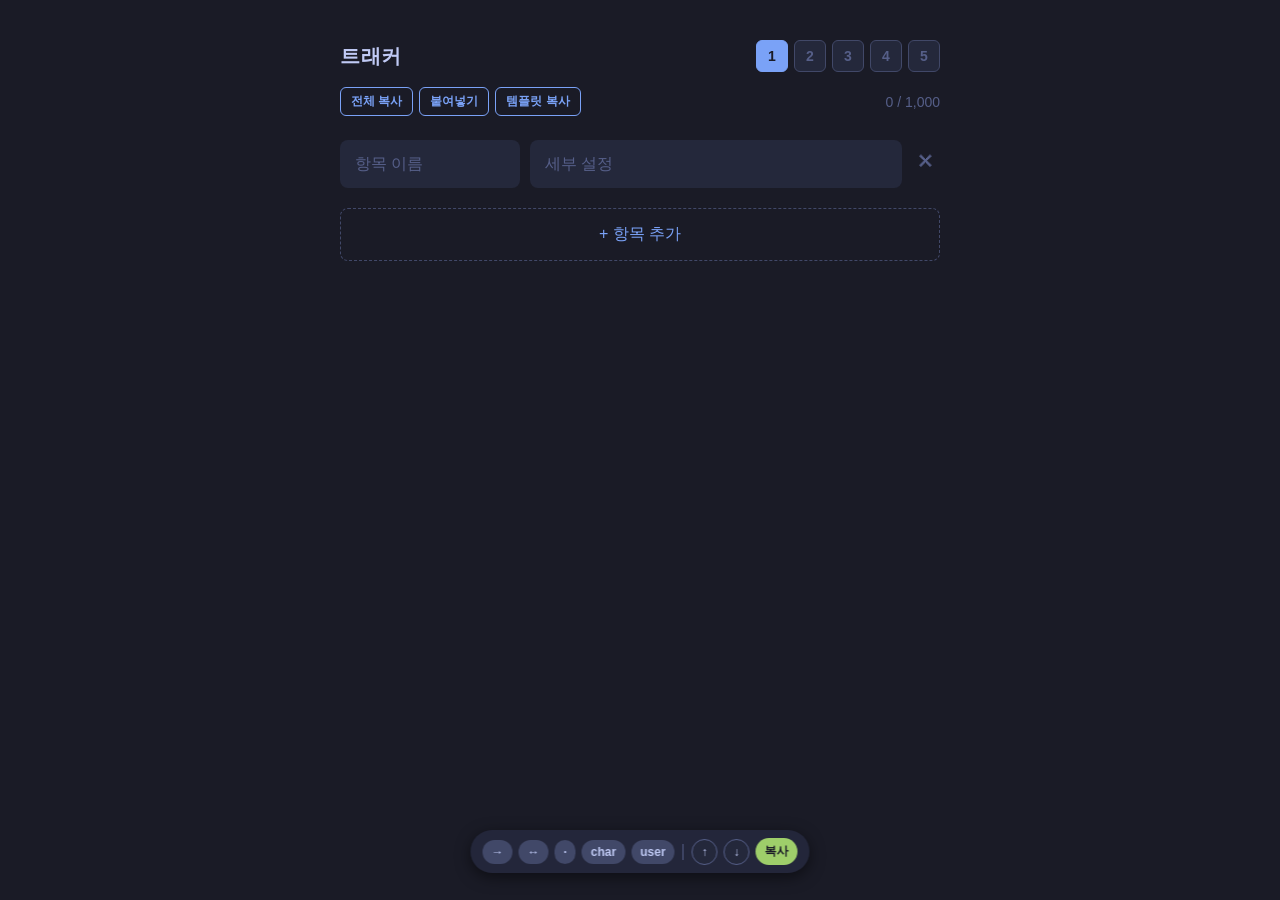
==== commit 434de854: "Update index.html" ====
--- a/index.html
+++ b/index.html
@@ -8,7 +8,6 @@
         body { background-color: #1a1b26; color: #a9b1d6; font-family: 'Malgun Gothic', sans-serif; display: flex; justify-content: center; padding: 40px 20px; padding-bottom: 150px; margin: 0; }
         .container { width: 100%; max-width: 600px; }
         
-        /* 💡 상단 트래커 및 슬롯 라인 레이아웃 */
         .top-nav-bar { display: flex; justify-content: space-between; align-items: center; margin-bottom: 15px; }
         .tracker-title { font-size: 20px; font-weight: bold; color: #c0caf5; letter-spacing: 0.5px; }
         
@@ -16,12 +15,17 @@
         .slot-btn { background-color: #24283b; color: #565f89; border: 1px solid #414868; border-radius: 6px; width: 32px; height: 32px; font-size: 14px; font-weight: bold; cursor: pointer; transition: all 0.2s; display: flex; align-items: center; justify-content: center; padding: 0; }
         .slot-btn.active { background-color: #7aa2f7; color: #1a1b26; border-color: #7aa2f7; }
 
-        /* 💡 기능 버튼 라인 (항목이 있던 자리에 일렬 배치) */
-        .header-actions { display: flex; align-items: center; gap: 6px; margin-bottom: 20px; flex-wrap: nowrap; overflow-x: auto; padding-bottom: 4px; }
+        /* 💡 기능 버튼과 글자 수 카운트를 나란히 배치하기 위한 래퍼(Wrapper) 추가 */
+        .header-actions-wrapper { display: flex; justify-content: space-between; align-items: center; margin-bottom: 20px; gap: 10px; }
+        
+        .header-actions { display: flex; align-items: center; gap: 6px; flex-wrap: nowrap; overflow-x: auto; padding-bottom: 4px; flex-grow: 1; }
         .header-actions::-webkit-scrollbar { display: none; }
         
         .action-btn { background-color: transparent; color: #7aa2f7; border: 1px solid #7aa2f7; border-radius: 6px; padding: 5px 10px; font-size: 12px; font-weight: bold; cursor: pointer; transition: all 0.2s; white-space: nowrap; flex-shrink: 0; }
         .template-paste-btn { background-color: rgba(158, 206, 106, 0.1); color: #9ece6a; border-color: #9ece6a; }
+
+        /* 💡 글자 수 카운트 전용 스타일 */
+        .char-count { color: #565f89; font-size: 14px; white-space: nowrap; flex-shrink: 0; padding-bottom: 4px; }
 
         .item-row { display: flex; gap: 10px; margin-bottom: 10px; align-items: flex-start; }
         textarea { background-color: #24283b; color: #c0caf5; border: none; border-radius: 8px; padding: 12px 15px; font-size: 16px; font-family: inherit; resize: none; overflow: hidden; min-height: 24px; line-height: 1.5; box-sizing: border-box; outline: none; }
@@ -33,11 +37,12 @@
         .delete-btn { background: none; border: none; color: #565f89; font-size: 18px; cursor: pointer; padding: 12px 5px; transition: color 0.2s; }
         .add-btn { width: 100%; background-color: transparent; color: #7aa2f7; border: 1.5px dashed #414868; border-radius: 8px; padding: 15px; font-size: 16px; cursor: pointer; margin-top: 10px; transition: all 0.2s; }
         
-        .shortcut-bar { position: fixed; bottom: 30px; left: 50%; transform: translateX(-50%); background-color: rgba(36, 40, 59, 0.95); backdrop-filter: blur(5px); padding: 10px 15px; border-radius: 30px; box-shadow: 0 4px 15px rgba(0,0,0,0.5); display: flex; gap: 6px; align-items: center; z-index: 1000; max-width: 95vw; overflow-x: auto; white-space: nowrap; }
+        /* 💡 단축키 바 전체 높이 및 버튼 크기 3px 축소 */
+        .shortcut-bar { position: fixed; bottom: 30px; left: 50%; transform: translateX(-50%); background-color: rgba(36, 40, 59, 0.95); backdrop-filter: blur(5px); padding: 8px 12px; border-radius: 30px; box-shadow: 0 4px 15px rgba(0,0,0,0.5); display: flex; gap: 6px; align-items: center; z-index: 1000; max-width: 95vw; overflow-x: auto; white-space: nowrap; }
         .shortcut-bar::-webkit-scrollbar { display: none; }
 
-        .shortcut-btn { background-color: #414868; color: #c0caf5; border: none; border-radius: 20px; padding: 8px 12px; font-size: 14px; font-weight: bold; cursor: pointer; transition: background-color 0.2s, color 0.2s; white-space: nowrap; }
-        .divider { width: 1px; height: 20px; background-color: #565f89; margin: 0 2px; flex-shrink: 0; }
+        .shortcut-btn { background-color: #414868; color: #c0caf5; border: none; border-radius: 18px; padding: 5px 9px; font-size: 12px; font-weight: bold; cursor: pointer; transition: background-color 0.2s, color 0.2s; white-space: nowrap; }
+        .divider { width: 1px; height: 16px; background-color: #565f89; margin: 0 2px; flex-shrink: 0; }
         .copy-btn { background-color: #9ece6a; color: #1a1b26; }
         .move-btn { background-color: #24283b; border: 1px solid #565f89; }
 
@@ -53,11 +58,9 @@
         
         .modal-confirm-btn { width: 100%; background-color: #7aa2f7; color: #1a1b26; border: none; border-radius: 8px; padding: 12px; font-size: 16px; font-weight: bold; cursor: pointer; }
 
-        /* 💡 4가지 선택 모드 버튼 스타일 */
         .merge-btn-group { display: flex; flex-direction: column; gap: 8px; margin-top: 10px; }
         .merge-option-btn { width: 100%; background-color: #1a1b26; color: #c0caf5; border: 1px solid #414868; border-radius: 8px; padding: 12px; font-size: 14px; font-weight: bold; cursor: pointer; text-align: left; transition: all 0.2s; }
-        .merge-option-btn:hover { background-color: #7aa2f7; color: #1a1b26; border-color: #7aa2f7; }
-
+        
         @media (hover: hover) {
             .shortcut-btn:hover { background-color: #7aa2f7; color: #1a1b26; }
             .copy-btn:hover { background-color: #73daca; }
@@ -68,7 +71,7 @@
             .slot-btn:hover:not(.active) { background-color: #414868; color: #c0caf5; }
             .modal-close-btn:hover { color: #f7768e; }
             .modal-confirm-btn:hover { background-color: #8db0f8; }
-            .merge-option-btn:hover { background-color: #7aa2f7; color: #1a1b26; }
+            .merge-option-btn:hover { background-color: #7aa2f7; color: #1a1b26; border-color: #7aa2f7; }
         }
         
         .shortcut-btn:active { background-color: #7aa2f7; color: #1a1b26; }
@@ -78,13 +81,13 @@
         .action-btn:active { background-color: #7aa2f7; color: #1a1b26; } 
         .template-paste-btn:active { background-color: #9ece6a; color: #1a1b26; }
         .slot-btn:active:not(.active) { background-color: #414868; color: #c0caf5; }
-        .merge-option-btn:active { background-color: #7aa2f7; color: #1a1b26; }
+        .merge-option-btn:active { background-color: #7aa2f7; color: #1a1b26; border-color: #7aa2f7; }
     </style>
 </head>
 <body>
 
     <div class="container">
-        <!-- 💡 상단 트래커 타이틀 및 슬롯 번호 라인 -->
+        <!-- 상단 트래커 및 슬롯 번호 -->
         <div class="top-nav-bar">
             <div class="tracker-title">트래커</div>
             <div class="slot-container">
@@ -96,12 +99,16 @@
             </div>
         </div>
 
-        <!-- 💡 기능 버튼들을 일렬로 배치한 헤더 영역 -->
-        <div class="header-actions">
-            <button class="action-btn" id="copyAllBtn" onclick="copyAllData(this)">전체 복사</button>
-            <button class="action-btn" onclick="openImportModal(this)">붙여넣기</button>
-            <button class="action-btn" id="copyTemplateBtn" onclick="copyTemplateData(this)">템플릿 복사</button>
-            <button class="action-btn template-paste-btn" id="pasteTemplateBtn" onclick="triggerTemplatePaste(this)" style="display: none;">템플릿 붙이기</button>
+        <!-- 💡 기능 버튼과 복구된 글자 수 카운트 래퍼 -->
+        <div class="header-actions-wrapper">
+            <div class="header-actions">
+                <button class="action-btn" id="copyAllBtn" onclick="copyAllData(this)">전체 복사</button>
+                <button class="action-btn" onclick="openImportModal(this)">붙여넣기</button>
+                <button class="action-btn" id="copyTemplateBtn" onclick="copyTemplateData(this)">템플릿 복사</button>
+                <button class="action-btn template-paste-btn" id="pasteTemplateBtn" onclick="triggerTemplatePaste(this)" style="display: none;">템플릿 붙이기</button>
+            </div>
+            <!-- 복구된 글자 수 카운트 영역 -->
+            <div id="charCount" class="char-count">0 / 1,000</div>
         </div>
 
         <div id="itemList"></div>
@@ -109,7 +116,7 @@
         <button class="add-btn" onclick="addRow(this)">+ 항목 추가</button>
     </div>
 
-    <!-- 💡 외부 텍스트 입력 모달 -->
+    <!-- 외부 텍스트 입력 모달 -->
     <div id="importModal" class="modal-overlay" style="display: none;">
         <div class="modal-content">
             <button class="modal-close-btn" onclick="closeImportModal()">✕</button>
@@ -120,7 +127,7 @@
         </div>
     </div>
 
-    <!-- 💡 기존 내용이 있을 때 나타나는 4가지 병합 선택 모달 -->
+    <!-- 기존 내용 병합 선택 모달 -->
     <div id="mergeModal" class="modal-overlay" style="display: none;">
         <div class="modal-content">
             <button class="modal-close-btn" onclick="closeMergeModal()">✕</button>
@@ -135,6 +142,7 @@
         </div>
     </div>
 
+    <!-- 작아진 단축키 바 -->
     <div class="shortcut-bar" id="shortcutBar">
         <button class="shortcut-btn" onclick="insertShortcut(this, '→')">→</button>
         <button class="shortcut-btn" onclick="insertShortcut(this, '↔')">↔</button>
@@ -152,6 +160,7 @@
 
     <script>
         const itemList = document.getElementById('itemList');
+        const charCountDisplay = document.getElementById('charCount');
         const shortcutBar = document.getElementById('shortcutBar');
         const copyBtn = document.getElementById('copyBtn');
         const copyAllBtn = document.getElementById('copyAllBtn');
@@ -164,11 +173,8 @@
 
         let lastFocusedTextarea = null;
         let currentSlot = 1; 
-        let pendingImportData = null; // 병합 모달에서 사용할 대기 중인 데이터
-
-        // ==========================================
-        // 💡 텍스트 파싱 유틸리티 함수
-        // ==========================================
+        let pendingImportData = null;
+
         function parseTextToItems(text) {
             const lines = text.split('\n');
             let parsedItems = [];
@@ -188,7 +194,6 @@
             return parsedItems;
         }
 
-        // 현재 슬롯이 완전히 비어있는지 확인하는 함수
         function isCurrentSlotEmpty() {
             const rows = document.querySelectorAll('.item-row');
             if (rows.length === 0) return true;
@@ -200,9 +205,6 @@
             return false;
         }
 
-        // ==========================================
-        // 💡 [붙여넣기] 및 [템플릿 붙이기] 통합 공통 분기 처리
-        // ==========================================
         function openImportModal(btn) {
             if (btn) btn.blur();
             importModal.style.display = 'flex';
@@ -234,13 +236,11 @@
             const newItems = JSON.parse(savedClipboard);
             handleIncomingData(newItems);
 
-            // 템플릿 붙이기 완료 후 클립보드 데이터 정리
             localStorage.removeItem('clipboardTemplateData');
             localStorage.removeItem('clipboardSourceSlot');
             checkClipboardState();
         }
 
-        // 데이터가 들어왔을 때 빈 슬롯인지, 내용이 있는지 판별하여 모달을 띄우거나 바로 적용
         function handleIncomingData(newItems) {
             if (isCurrentSlotEmpty()) {
                 applyMergeData('overwrite', newItems);
@@ -250,9 +250,6 @@
             }
         }
 
-        // ==========================================
-        // 💡 4가지 병합 모드 실행 로직
-        // ==========================================
         function executeMerge(mode) {
             if (!pendingImportData) return;
             const dataToProcess = pendingImportData;
@@ -281,26 +278,21 @@
             } else if (mode === 'bottom') {
                 finalItems = [...existingItems, ...newItems];
             } else if (mode === 'match') {
-                // 기존 내용 순서에 맞게 붙여넣기 (기존 항목명 뒤에 새 항목들을 차례대로 매칭 혹은 하단 추가)
                 let map = {};
                 existingItems.forEach(item => {
                     if (!map[item.name]) map[item.name] = [];
                     map[item.name].push(item.value);
                 });
 
-                // 기존에 있는 이름의 항목들은 해당 위치 아래에 값을 이어붙이고, 새로운 이름은 맨 아래로 보냄
                 let processedNames = new Set();
                 existingItems.forEach(item => {
                     if (!processedNames.has(item.name)) {
                         processedNames.add(item.name);
-                        // 기존 값들 추가
                         map[item.name].forEach(val => finalItems.push({ name: item.name, value: val }));
-                        // 새로 들어온 데이터 중 이름이 일치하는 것들 추가
                         newItems.filter(ni => ni.name === item.name).forEach(ni => finalItems.push(ni));
                     }
                 });
 
-                // 기존에 없던 완전히 새로운 이름의 항목들은 최하단에 추가
                 newItems.forEach(ni => {
                     if (!processedNames.has(ni.name)) {
                         finalItems.push(ni);
@@ -308,7 +300,6 @@
                 });
             }
 
-            // 화면 반영 및 저장
             itemList.innerHTML = '';
             if (finalItems.length > 0) {
                 finalItems.forEach(item => addRow(null, item.name, item.value));
@@ -318,9 +309,6 @@
             saveData();
         }
 
-        // ==========================================
-        // 템플릿 복사 상태 관리
-        // ==========================================
         function copyTemplateData(btn) {
             if (btn) btn.blur();
             const rows = document.querySelectorAll('.item-row');
@@ -531,13 +519,16 @@
             }
         }
 
+        // 💡 팝업창(모달)의 글자 수는 세지 않도록 수정된 글자 수 카운팅 함수
         function updateCharCount() {
-            const textareas = document.querySelectorAll('textarea');
+            const textareas = document.querySelectorAll('.item-row textarea'); // 항목 입력창만 선택
             let totalLength = 0;
             textareas.forEach(textarea => {
                 totalLength += textarea.value.length;
             });
-            // (참고용 글자수 표시 엘리먼트가 상단에서 빠졌으므로 내부 계산용으로만 유지)
+            if(charCountDisplay) {
+                charCountDisplay.textContent = `${totalLength.toLocaleString()} / 1,000`;
+            }
         }
 
         if (window.visualViewport) {
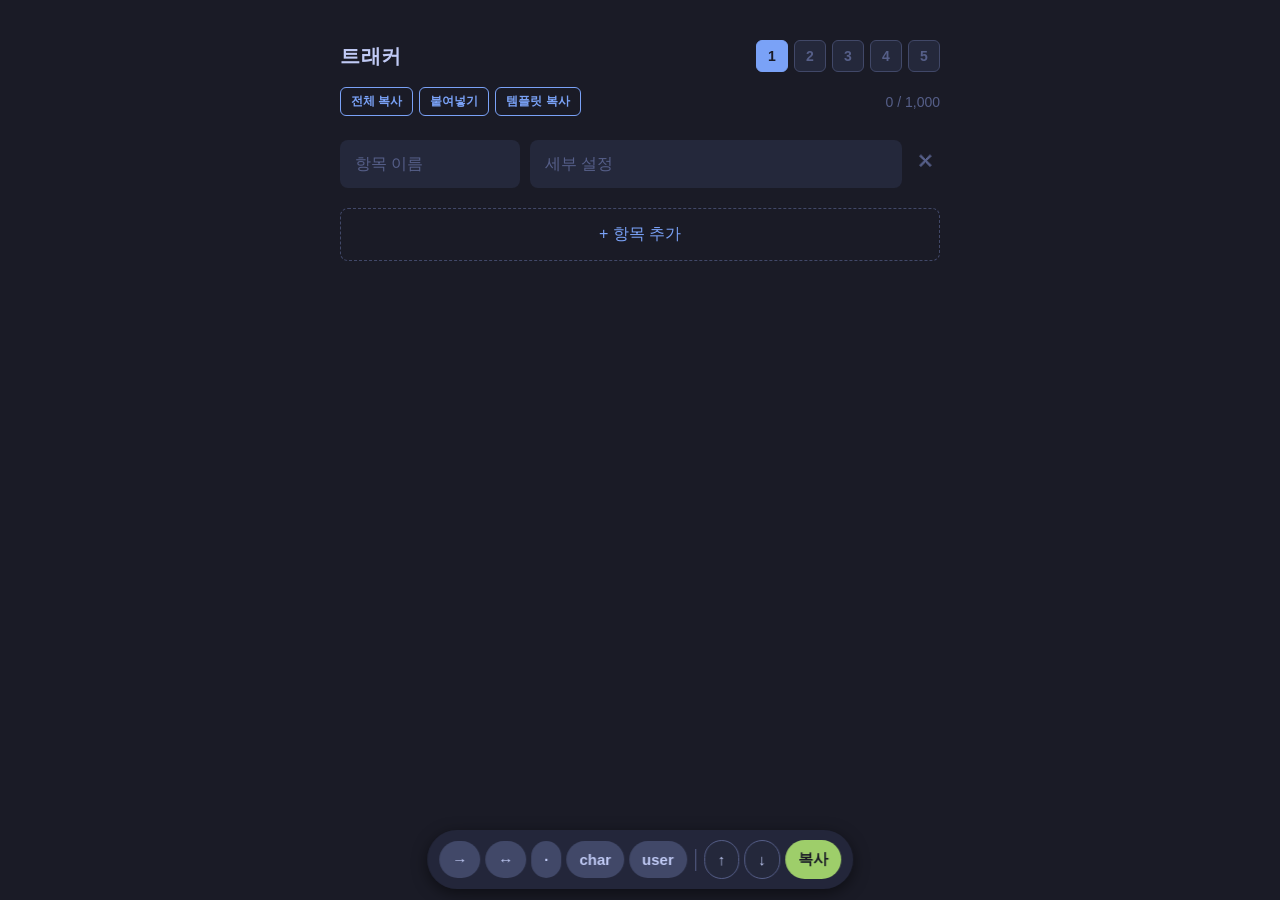
==== commit 1c57226f: "Update index.html" ====
--- a/index.html
+++ b/index.html
@@ -15,7 +15,6 @@
         .slot-btn { background-color: #24283b; color: #565f89; border: 1px solid #414868; border-radius: 6px; width: 32px; height: 32px; font-size: 14px; font-weight: bold; cursor: pointer; transition: all 0.2s; display: flex; align-items: center; justify-content: center; padding: 0; }
         .slot-btn.active { background-color: #7aa2f7; color: #1a1b26; border-color: #7aa2f7; }
 
-        /* 💡 기능 버튼과 글자 수 카운트를 나란히 배치하기 위한 래퍼(Wrapper) 추가 */
         .header-actions-wrapper { display: flex; justify-content: space-between; align-items: center; margin-bottom: 20px; gap: 10px; }
         
         .header-actions { display: flex; align-items: center; gap: 6px; flex-wrap: nowrap; overflow-x: auto; padding-bottom: 4px; flex-grow: 1; }
@@ -24,7 +23,6 @@
         .action-btn { background-color: transparent; color: #7aa2f7; border: 1px solid #7aa2f7; border-radius: 6px; padding: 5px 10px; font-size: 12px; font-weight: bold; cursor: pointer; transition: all 0.2s; white-space: nowrap; flex-shrink: 0; }
         .template-paste-btn { background-color: rgba(158, 206, 106, 0.1); color: #9ece6a; border-color: #9ece6a; }
 
-        /* 💡 글자 수 카운트 전용 스타일 */
         .char-count { color: #565f89; font-size: 14px; white-space: nowrap; flex-shrink: 0; padding-bottom: 4px; }
 
         .item-row { display: flex; gap: 10px; margin-bottom: 10px; align-items: flex-start; }
@@ -37,12 +35,12 @@
         .delete-btn { background: none; border: none; color: #565f89; font-size: 18px; cursor: pointer; padding: 12px 5px; transition: color 0.2s; }
         .add-btn { width: 100%; background-color: transparent; color: #7aa2f7; border: 1.5px dashed #414868; border-radius: 8px; padding: 15px; font-size: 16px; cursor: pointer; margin-top: 10px; transition: all 0.2s; }
         
-        /* 💡 단축키 바 전체 높이 및 버튼 크기 3px 축소 */
-        .shortcut-bar { position: fixed; bottom: 30px; left: 50%; transform: translateX(-50%); background-color: rgba(36, 40, 59, 0.95); backdrop-filter: blur(5px); padding: 8px 12px; border-radius: 30px; box-shadow: 0 4px 15px rgba(0,0,0,0.5); display: flex; gap: 6px; align-items: center; z-index: 1000; max-width: 95vw; overflow-x: auto; white-space: nowrap; }
+        /* 💡 단축키 바 및 버튼 크기 시원하게 확대 (화면 밖으로 나가지 않게 95vw 고정) */
+        .shortcut-bar { position: fixed; bottom: 30px; left: 50%; transform: translateX(-50%); background-color: rgba(36, 40, 59, 0.95); backdrop-filter: blur(5px); padding: 10px 12px; border-radius: 30px; box-shadow: 0 4px 15px rgba(0,0,0,0.5); display: flex; gap: 5px; align-items: center; z-index: 1000; max-width: 95vw; overflow-x: auto; white-space: nowrap; }
         .shortcut-bar::-webkit-scrollbar { display: none; }
 
-        .shortcut-btn { background-color: #414868; color: #c0caf5; border: none; border-radius: 18px; padding: 5px 9px; font-size: 12px; font-weight: bold; cursor: pointer; transition: background-color 0.2s, color 0.2s; white-space: nowrap; }
-        .divider { width: 1px; height: 16px; background-color: #565f89; margin: 0 2px; flex-shrink: 0; }
+        .shortcut-btn { background-color: #414868; color: #c0caf5; border: none; border-radius: 22px; padding: 10px 13px; font-size: 15px; font-weight: bold; cursor: pointer; transition: background-color 0.2s, color 0.2s; white-space: nowrap; }
+        .divider { width: 1px; height: 22px; background-color: #565f89; margin: 0 3px; flex-shrink: 0; }
         .copy-btn { background-color: #9ece6a; color: #1a1b26; }
         .move-btn { background-color: #24283b; border: 1px solid #565f89; }
 
@@ -87,7 +85,6 @@
 <body>
 
     <div class="container">
-        <!-- 상단 트래커 및 슬롯 번호 -->
         <div class="top-nav-bar">
             <div class="tracker-title">트래커</div>
             <div class="slot-container">
@@ -99,7 +96,6 @@
             </div>
         </div>
 
-        <!-- 💡 기능 버튼과 복구된 글자 수 카운트 래퍼 -->
         <div class="header-actions-wrapper">
             <div class="header-actions">
                 <button class="action-btn" id="copyAllBtn" onclick="copyAllData(this)">전체 복사</button>
@@ -107,7 +103,6 @@
                 <button class="action-btn" id="copyTemplateBtn" onclick="copyTemplateData(this)">템플릿 복사</button>
                 <button class="action-btn template-paste-btn" id="pasteTemplateBtn" onclick="triggerTemplatePaste(this)" style="display: none;">템플릿 붙이기</button>
             </div>
-            <!-- 복구된 글자 수 카운트 영역 -->
             <div id="charCount" class="char-count">0 / 1,000</div>
         </div>
 
@@ -142,7 +137,6 @@
         </div>
     </div>
 
-    <!-- 작아진 단축키 바 -->
     <div class="shortcut-bar" id="shortcutBar">
         <button class="shortcut-btn" onclick="insertShortcut(this, '→')">→</button>
         <button class="shortcut-btn" onclick="insertShortcut(this, '↔')">↔</button>
@@ -519,9 +513,8 @@
             }
         }
 
-        // 💡 팝업창(모달)의 글자 수는 세지 않도록 수정된 글자 수 카운팅 함수
         function updateCharCount() {
-            const textareas = document.querySelectorAll('.item-row textarea'); // 항목 입력창만 선택
+            const textareas = document.querySelectorAll('.item-row textarea'); 
             let totalLength = 0;
             textareas.forEach(textarea => {
                 totalLength += textarea.value.length;
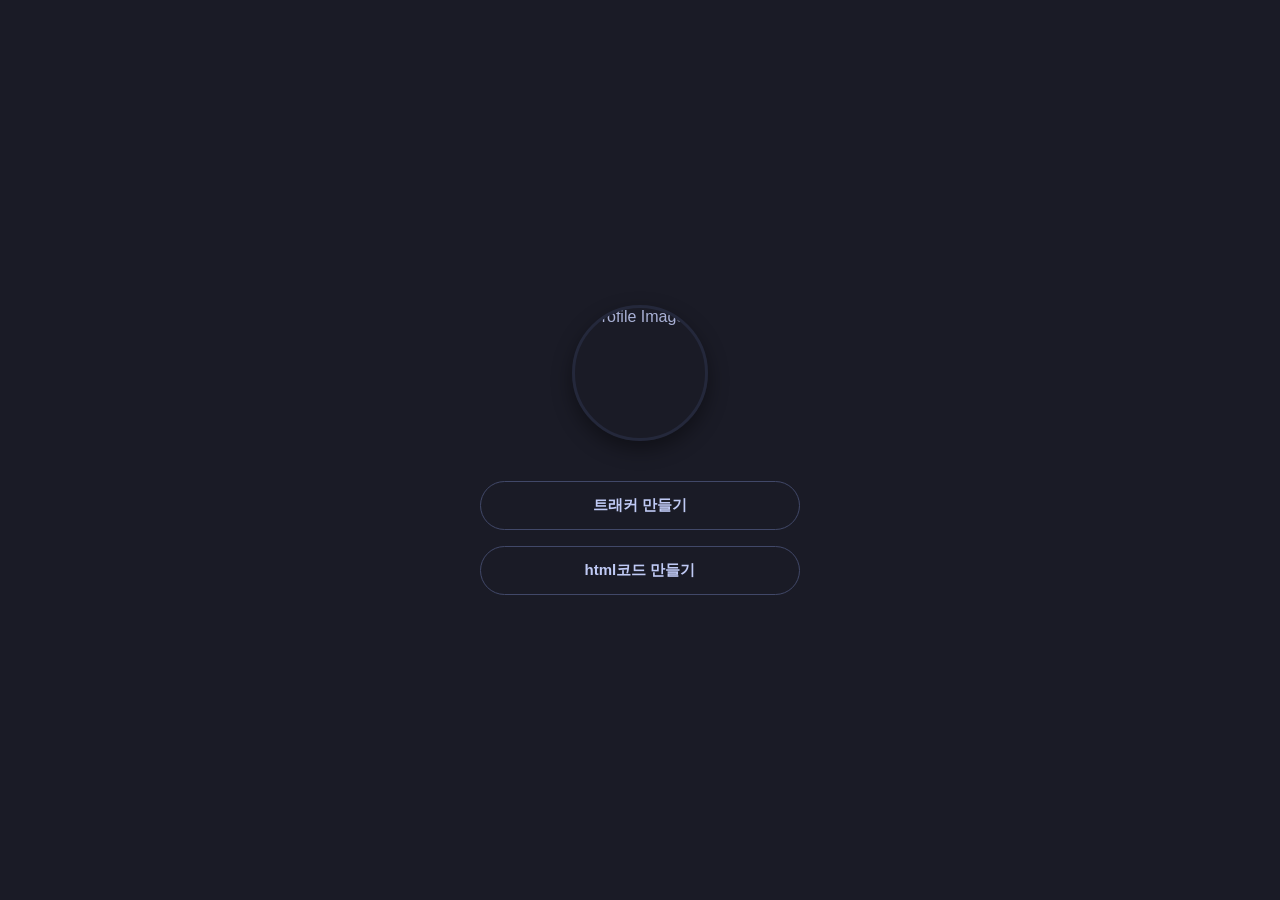
==== commit e4033bf1: "Update index.html" ====
--- a/index.html
+++ b/index.html
@@ -3,540 +3,95 @@
 <head>
     <meta charset="UTF-8">
     <meta name="viewport" content="width=device-width, initial-scale=1.0, maximum-scale=1.0, user-scalable=no">
-    <title>상태창 및 항목 템플릿 생성기</title>
+    <title>SO-MAA TOOLS</title>
     <style>
-        body { background-color: #1a1b26; color: #a9b1d6; font-family: 'Malgun Gothic', sans-serif; display: flex; justify-content: center; padding: 40px 20px; padding-bottom: 150px; margin: 0; }
-        .container { width: 100%; max-width: 600px; }
-        
-        .top-nav-bar { display: flex; justify-content: space-between; align-items: center; margin-bottom: 15px; }
-        .tracker-title { font-size: 20px; font-weight: bold; color: #c0caf5; letter-spacing: 0.5px; }
-        
-        .slot-container { display: flex; gap: 6px; }
-        .slot-btn { background-color: #24283b; color: #565f89; border: 1px solid #414868; border-radius: 6px; width: 32px; height: 32px; font-size: 14px; font-weight: bold; cursor: pointer; transition: all 0.2s; display: flex; align-items: center; justify-content: center; padding: 0; }
-        .slot-btn.active { background-color: #7aa2f7; color: #1a1b26; border-color: #7aa2f7; }
+        /* 기존 툴들과 동일한 다크 테마 배경 및 폰트 */
+        body {
+            background-color: #1a1b26;
+            color: #a9b1d6;
+            font-family: 'Malgun Gothic', sans-serif;
+            display: flex;
+            justify-content: center;
+            align-items: center;
+            height: 100vh; /* 화면 전체 높이를 차지하여 요소를 정중앙에 배치 */
+            margin: 0;
+            overflow: hidden; /* 스크롤 방지 */
+        }
 
-        .header-actions-wrapper { display: flex; justify-content: space-between; align-items: center; margin-bottom: 20px; gap: 10px; }
-        
-        .header-actions { display: flex; align-items: center; gap: 6px; flex-wrap: nowrap; overflow-x: auto; padding-bottom: 4px; flex-grow: 1; }
-        .header-actions::-webkit-scrollbar { display: none; }
-        
-        .action-btn { background-color: transparent; color: #7aa2f7; border: 1px solid #7aa2f7; border-radius: 6px; padding: 5px 10px; font-size: 12px; font-weight: bold; cursor: pointer; transition: all 0.2s; white-space: nowrap; flex-shrink: 0; }
-        .template-paste-btn { background-color: rgba(158, 206, 106, 0.1); color: #9ece6a; border-color: #9ece6a; }
+        .main-container {
+            display: flex;
+            flex-direction: column;
+            align-items: center;
+            width: 100%;
+            max-width: 320px; /* 버튼이 너무 넓어지지 않도록 최대 폭 고정 */
+            padding: 20px;
+        }
 
-        .char-count { color: #565f89; font-size: 14px; white-space: nowrap; flex-shrink: 0; padding-bottom: 4px; }
+        /* 중앙 동그란 이미지 스타일 */
+        .profile-img {
+            width: 130px;
+            height: 130px;
+            border-radius: 50%; /* 완벽한 원형 만들기 */
+            object-fit: cover; /* 이미지가 찌그러지지 않고 원 안에 꽉 차도록 설정 */
+            margin-bottom: 40px; /* 사진과 버튼 사이의 간격 */
+            box-shadow: 0 8px 20px rgba(0,0,0,0.4); /* 사진 아래에 은은한 그림자 */
+            border: 3px solid #24283b; /* 사진 테두리에 살짝 어두운 라인 추가 */
+        }
 
-        .item-row { display: flex; gap: 10px; margin-bottom: 10px; align-items: flex-start; }
-        textarea { background-color: #24283b; color: #c0caf5; border: none; border-radius: 8px; padding: 12px 15px; font-size: 16px; font-family: inherit; resize: none; overflow: hidden; min-height: 24px; line-height: 1.5; box-sizing: border-box; outline: none; }
-        textarea:focus { box-shadow: 0 0 0 2px #7aa2f7; }
-        textarea::placeholder { color: #565f89; }
-        .item-name { width: 30%; }
-        .item-value { width: 60%; flex-grow: 1; }
-        
-        .delete-btn { background: none; border: none; color: #565f89; font-size: 18px; cursor: pointer; padding: 12px 5px; transition: color 0.2s; }
-        .add-btn { width: 100%; background-color: transparent; color: #7aa2f7; border: 1.5px dashed #414868; border-radius: 8px; padding: 15px; font-size: 16px; cursor: pointer; margin-top: 10px; transition: all 0.2s; }
-        
-        /* 💡 단축키 바 및 버튼 크기 시원하게 확대 (화면 밖으로 나가지 않게 95vw 고정) */
-        .shortcut-bar { position: fixed; bottom: 30px; left: 50%; transform: translateX(-50%); background-color: rgba(36, 40, 59, 0.95); backdrop-filter: blur(5px); padding: 10px 12px; border-radius: 30px; box-shadow: 0 4px 15px rgba(0,0,0,0.5); display: flex; gap: 5px; align-items: center; z-index: 1000; max-width: 95vw; overflow-x: auto; white-space: nowrap; }
-        .shortcut-bar::-webkit-scrollbar { display: none; }
+        /* 좌우가 둥글고 살짝 얇은 캡슐 형태의 버튼 모음 */
+        .btn-group {
+            display: flex;
+            flex-direction: column;
+            width: 100%;
+            gap: 16px; /* 버튼과 버튼 사이의 세로 간격 */
+        }
 
-        .shortcut-btn { background-color: #414868; color: #c0caf5; border: none; border-radius: 22px; padding: 10px 13px; font-size: 15px; font-weight: bold; cursor: pointer; transition: background-color 0.2s, color 0.2s; white-space: nowrap; }
-        .divider { width: 1px; height: 22px; background-color: #565f89; margin: 0 3px; flex-shrink: 0; }
-        .copy-btn { background-color: #9ece6a; color: #1a1b26; }
-        .move-btn { background-color: #24283b; border: 1px solid #565f89; }
+        .nav-btn {
+            display: block;
+            width: 100%;
+            background-color: transparent;
+            color: #c0caf5;
+            border: 1.5px solid #414868;
+            border-radius: 40px; /* 좌우 끝을 완전히 둥글게 (캡슐 형태) */
+            padding: 14px 20px; /* 상하 여백을 살짝 줄여서 얇은 느낌 연출 */
+            font-size: 15px;
+            font-weight: bold;
+            text-align: center;
+            text-decoration: none; /* 링크(a태그)의 밑줄 제거 */
+            transition: all 0.3s ease;
+            box-sizing: border-box;
+        }
 
-        /* 모달 공통 스타일 */
-        .modal-overlay { position: fixed; top: 0; left: 0; width: 100%; height: 100%; background-color: rgba(26, 27, 38, 0.8); backdrop-filter: blur(3px); z-index: 2000; display: flex; justify-content: center; align-items: center; }
-        .modal-content { background-color: #24283b; width: 90%; max-width: 450px; border-radius: 12px; padding: 25px 20px; position: relative; box-shadow: 0 10px 25px rgba(0,0,0,0.5); box-sizing: border-box; }
-        .modal-close-btn { position: absolute; top: 15px; right: 15px; background: none; border: none; color: #565f89; font-size: 20px; cursor: pointer; padding: 5px; }
-        .modal-content h3 { margin-top: 0; color: #c0caf5; font-size: 16px; margin-bottom: 5px; }
-        .modal-content p { font-size: 12px; color: #565f89; margin-bottom: 15px; margin-top: 0; line-height: 1.4; }
-        
-        .modal-textarea { width: 100%; background-color: #1a1b26; border: 1px solid #414868; border-radius: 8px; padding: 12px; color: #c0caf5; font-size: 14px; resize: vertical; margin-bottom: 15px; box-sizing: border-box; font-family: inherit; outline: none; }
-        .modal-textarea:focus { border-color: #7aa2f7; }
-        
-        .modal-confirm-btn { width: 100%; background-color: #7aa2f7; color: #1a1b26; border: none; border-radius: 8px; padding: 12px; font-size: 16px; font-weight: bold; cursor: pointer; }
-
-        .merge-btn-group { display: flex; flex-direction: column; gap: 8px; margin-top: 10px; }
-        .merge-option-btn { width: 100%; background-color: #1a1b26; color: #c0caf5; border: 1px solid #414868; border-radius: 8px; padding: 12px; font-size: 14px; font-weight: bold; cursor: pointer; text-align: left; transition: all 0.2s; }
-        
+        /* 마우스 오버 및 터치 시 스타일 (기존 테마 포인트 컬러인 #7aa2f7 사용) */
         @media (hover: hover) {
-            .shortcut-btn:hover { background-color: #7aa2f7; color: #1a1b26; }
-            .copy-btn:hover { background-color: #73daca; }
-            .delete-btn:hover { color: #f7768e; }
-            .add-btn:hover { border-color: #7aa2f7; background-color: rgba(122, 162, 247, 0.1); }
-            .action-btn:hover { background-color: #7aa2f7; color: #1a1b26; } 
-            .template-paste-btn:hover { background-color: #9ece6a; color: #1a1b26; }
-            .slot-btn:hover:not(.active) { background-color: #414868; color: #c0caf5; }
-            .modal-close-btn:hover { color: #f7768e; }
-            .modal-confirm-btn:hover { background-color: #8db0f8; }
-            .merge-option-btn:hover { background-color: #7aa2f7; color: #1a1b26; border-color: #7aa2f7; }
+            .nav-btn:hover {
+                background-color: #7aa2f7;
+                color: #1a1b26;
+                border-color: #7aa2f7;
+                transform: translateY(-2px); /* 마우스 올렸을 때 살짝 위로 뜨는 효과 */
+            }
         }
         
-        .shortcut-btn:active { background-color: #7aa2f7; color: #1a1b26; }
-        .copy-btn:active { background-color: #73daca; }
-        .delete-btn:active { color: #f7768e; }
-        .add-btn:active { border-color: #7aa2f7; background-color: rgba(122, 162, 247, 0.1); }
-        .action-btn:active { background-color: #7aa2f7; color: #1a1b26; } 
-        .template-paste-btn:active { background-color: #9ece6a; color: #1a1b26; }
-        .slot-btn:active:not(.active) { background-color: #414868; color: #c0caf5; }
-        .merge-option-btn:active { background-color: #7aa2f7; color: #1a1b26; border-color: #7aa2f7; }
+        .nav-btn:active {
+            background-color: #7aa2f7;
+            color: #1a1b26;
+            border-color: #7aa2f7;
+            transform: translateY(0); /* 터치 시 다시 눌리는 느낌 */
+        }
     </style>
 </head>
 <body>
 
-    <div class="container">
-        <div class="top-nav-bar">
-            <div class="tracker-title">트래커</div>
-            <div class="slot-container">
-                <button class="slot-btn active" id="slot-1" onclick="switchSlot(1)">1</button>
-                <button class="slot-btn" id="slot-2" onclick="switchSlot(2)">2</button>
-                <button class="slot-btn" id="slot-3" onclick="switchSlot(3)">3</button>
-                <button class="slot-btn" id="slot-4" onclick="switchSlot(4)">4</button>
-                <button class="slot-btn" id="slot-5" onclick="switchSlot(5)">5</button>
-            </div>
-        </div>
+    <div class="main-container">
+        <!-- 💡 요청하신 중앙 동그란 프로필 이미지 -->
+        <img src="https://i.postimg.cc/SN91Vkk3/IMG-3082.png" alt="Profile Image" class="profile-img">
 
-        <div class="header-actions-wrapper">
-            <div class="header-actions">
-                <button class="action-btn" id="copyAllBtn" onclick="copyAllData(this)">전체 복사</button>
-                <button class="action-btn" onclick="openImportModal(this)">붙여넣기</button>
-                <button class="action-btn" id="copyTemplateBtn" onclick="copyTemplateData(this)">템플릿 복사</button>
-                <button class="action-btn template-paste-btn" id="pasteTemplateBtn" onclick="triggerTemplatePaste(this)" style="display: none;">템플릿 붙이기</button>
-            </div>
-            <div id="charCount" class="char-count">0 / 1,000</div>
-        </div>
-
-        <div id="itemList"></div>
-
-        <button class="add-btn" onclick="addRow(this)">+ 항목 추가</button>
-    </div>
-
-    <!-- 외부 텍스트 입력 모달 -->
-    <div id="importModal" class="modal-overlay" style="display: none;">
-        <div class="modal-content">
-            <button class="modal-close-btn" onclick="closeImportModal()">✕</button>
-            <h3>외부 텍스트 붙여넣기</h3>
-            <p>'항목이름: 항목설명' 형식의 텍스트를 붙여넣으세요.</p>
-            <textarea id="importTextarea" class="modal-textarea" rows="8" placeholder="예시)&#10;이름: 홍길동&#10;성격: 활발하고 밝음"></textarea>
-            <button class="modal-confirm-btn" onclick="submitImportText()">확인</button>
+        <!-- 💡 페이지 이동 버튼 2개 -->
+        <div class="btn-group">
+            <a href="tracker.html" class="nav-btn">트래커 만들기</a>
+            <a href="htmlcode.html" class="nav-btn">html코드 만들기</a>
         </div>
     </div>
 
-    <!-- 기존 내용 병합 선택 모달 -->
-    <div id="mergeModal" class="modal-overlay" style="display: none;">
-        <div class="modal-content">
-            <button class="modal-close-btn" onclick="closeMergeModal()">✕</button>
-            <h3>중복 데이터 감지</h3>
-            <p>현재 템플릿에 이미 작성된 내용이 있습니다. 방식을 선택해 주세요.</p>
-            <div class="merge-btn-group">
-                <button class="merge-option-btn" onclick="executeMerge('overwrite')">1. 기존 내용 삭제 후 붙여넣기</button>
-                <button class="merge-option-btn" onclick="executeMerge('top')">2. 기존 내용 최상단에 붙여넣기</button>
-                <button class="merge-option-btn" onclick="executeMerge('bottom')">3. 기존 내용 최하단에 붙여넣기</button>
-                <button class="merge-option-btn" onclick="executeMerge('match')">4. 기존 내용 순서에 맞게 붙여넣기</button>
-            </div>
-        </div>
-    </div>
-
-    <div class="shortcut-bar" id="shortcutBar">
-        <button class="shortcut-btn" onclick="insertShortcut(this, '→')">→</button>
-        <button class="shortcut-btn" onclick="insertShortcut(this, '↔')">↔</button>
-        <button class="shortcut-btn" onclick="insertShortcut(this, '·')">·</button>
-        <button class="shortcut-btn" onclick="insertShortcut(this, 'char')">char</button>
-        <button class="shortcut-btn" onclick="insertShortcut(this, 'user')">user</button>
-        
-        <div class="divider"></div>
-        
-        <button class="shortcut-btn move-btn" onclick="moveRow(this, 'up')">↑</button>
-        <button class="shortcut-btn move-btn" onclick="moveRow(this, 'down')">↓</button>
-        
-        <button class="shortcut-btn copy-btn" id="copyBtn" onclick="copyFocusedField(this)">복사</button>
-    </div>
-
-    <script>
-        const itemList = document.getElementById('itemList');
-        const charCountDisplay = document.getElementById('charCount');
-        const shortcutBar = document.getElementById('shortcutBar');
-        const copyBtn = document.getElementById('copyBtn');
-        const copyAllBtn = document.getElementById('copyAllBtn');
-        const copyTemplateBtn = document.getElementById('copyTemplateBtn');
-        const pasteTemplateBtn = document.getElementById('pasteTemplateBtn');
-        
-        const importModal = document.getElementById('importModal');
-        const importTextarea = document.getElementById('importTextarea');
-        const mergeModal = document.getElementById('mergeModal');
-
-        let lastFocusedTextarea = null;
-        let currentSlot = 1; 
-        let pendingImportData = null;
-
-        function parseTextToItems(text) {
-            const lines = text.split('\n');
-            let parsedItems = [];
-            let currentItem = null;
-
-            lines.forEach(line => {
-                const colonIndex = line.indexOf(':');
-                if (colonIndex !== -1) {
-                    const nameStr = line.substring(0, colonIndex).trim();
-                    const valueStr = line.substring(colonIndex + 1).trim();
-                    currentItem = { name: nameStr, value: valueStr };
-                    parsedItems.push(currentItem);
-                } else if (currentItem && line.trim() !== '') {
-                    currentItem.value += '\n' + line.trim();
-                }
-            });
-            return parsedItems;
-        }
-
-        function isCurrentSlotEmpty() {
-            const rows = document.querySelectorAll('.item-row');
-            if (rows.length === 0) return true;
-            if (rows.length === 1) {
-                const name = rows[0].querySelector('.item-name').value.trim();
-                const value = rows[0].querySelector('.item-value').value.trim();
-                if (name === '' && value === '') return true;
-            }
-            return false;
-        }
-
-        function openImportModal(btn) {
-            if (btn) btn.blur();
-            importModal.style.display = 'flex';
-            importTextarea.value = '';
-            importTextarea.focus();
-        }
-
-        function closeImportModal() { importModal.style.display = 'none'; }
-        function closeMergeModal() { mergeModal.style.display = 'none'; pendingImportData = null; }
-
-        function submitImportText() {
-            const text = importTextarea.value;
-            const newItems = parseTextToItems(text);
-
-            if (newItems.length === 0) {
-                alert('올바른 형식(항목이름: 항목설명)의 텍스트를 찾을 수 없습니다.');
-                return;
-            }
-
-            closeImportModal();
-            handleIncomingData(newItems);
-        }
-
-        function triggerTemplatePaste(btn) {
-            if (btn) btn.blur();
-            const savedClipboard = localStorage.getItem('clipboardTemplateData');
-            if (!savedClipboard) return;
-
-            const newItems = JSON.parse(savedClipboard);
-            handleIncomingData(newItems);
-
-            localStorage.removeItem('clipboardTemplateData');
-            localStorage.removeItem('clipboardSourceSlot');
-            checkClipboardState();
-        }
-
-        function handleIncomingData(newItems) {
-            if (isCurrentSlotEmpty()) {
-                applyMergeData('overwrite', newItems);
-            } else {
-                pendingImportData = newItems;
-                mergeModal.style.display = 'flex';
-            }
-        }
-
-        function executeMerge(mode) {
-            if (!pendingImportData) return;
-            const dataToProcess = pendingImportData;
-            closeMergeModal();
-            applyMergeData(mode, dataToProcess);
-        }
-
-        function applyMergeData(mode, newItems) {
-            let existingItems = [];
-            if (mode !== 'overwrite') {
-                document.querySelectorAll('.item-row').forEach(row => {
-                    const name = row.querySelector('.item-name').value;
-                    const value = row.querySelector('.item-value').value;
-                    if (name.trim() !== '' || value.trim() !== '') {
-                        existingItems.push({ name, value });
-                    }
-                });
-            }
-
-            let finalItems = [];
-
-            if (mode === 'overwrite') {
-                finalItems = newItems;
-            } else if (mode === 'top') {
-                finalItems = [...newItems, ...existingItems];
-            } else if (mode === 'bottom') {
-                finalItems = [...existingItems, ...newItems];
-            } else if (mode === 'match') {
-                let map = {};
-                existingItems.forEach(item => {
-                    if (!map[item.name]) map[item.name] = [];
-                    map[item.name].push(item.value);
-                });
-
-                let processedNames = new Set();
-                existingItems.forEach(item => {
-                    if (!processedNames.has(item.name)) {
-                        processedNames.add(item.name);
-                        map[item.name].forEach(val => finalItems.push({ name: item.name, value: val }));
-                        newItems.filter(ni => ni.name === item.name).forEach(ni => finalItems.push(ni));
-                    }
-                });
-
-                newItems.forEach(ni => {
-                    if (!processedNames.has(ni.name)) {
-                        finalItems.push(ni);
-                    }
-                });
-            }
-
-            itemList.innerHTML = '';
-            if (finalItems.length > 0) {
-                finalItems.forEach(item => addRow(null, item.name, item.value));
-            } else {
-                addRow();
-            }
-            saveData();
-        }
-
-        function copyTemplateData(btn) {
-            if (btn) btn.blur();
-            const rows = document.querySelectorAll('.item-row');
-            const dataToCopy = [];
-            rows.forEach(row => {
-                const nameStr = row.querySelector('.item-name').value;
-                const valueStr = row.querySelector('.item-value').value;
-                dataToCopy.push({ name: nameStr, value: valueStr });
-            });
-
-            localStorage.setItem('clipboardTemplateData', JSON.stringify(dataToCopy));
-            localStorage.setItem('clipboardSourceSlot', currentSlot.toString());
-
-            copyTemplateBtn.textContent = '복사 완료!';
-            setTimeout(() => { copyTemplateBtn.textContent = '템플릿 복사'; }, 1000);
-            checkClipboardState();
-        }
-
-        function checkClipboardState() {
-            const hasData = localStorage.getItem('clipboardTemplateData');
-            const sourceSlot = parseInt(localStorage.getItem('clipboardSourceSlot'));
-            if (hasData && sourceSlot !== currentSlot) {
-                pasteTemplateBtn.style.display = 'inline-block';
-            } else {
-                pasteTemplateBtn.style.display = 'none';
-            }
-        }
-
-        function switchSlot(slotNumber) {
-            if (currentSlot === slotNumber) return; 
-            saveData();
-            
-            currentSlot = slotNumber;
-            document.querySelectorAll('.slot-btn').forEach(btn => btn.classList.remove('active'));
-            document.getElementById('slot-' + slotNumber).classList.add('active');
-
-            lastFocusedTextarea = null;
-            itemList.innerHTML = '';
-
-            loadData(slotNumber);
-            checkClipboardState();
-        }
-
-        function copyAllData(btn) {
-            if (btn) btn.blur(); 
-            const rows = document.querySelectorAll('.item-row');
-            let resultText = [];
-            
-            rows.forEach(row => {
-                const nameStr = row.querySelector('.item-name').value;
-                const valueStr = row.querySelector('.item-value').value;
-                if (nameStr.trim() !== '' || valueStr.trim() !== '') {
-                    resultText.push(`${nameStr}: ${valueStr}`);
-                }
-            });
-
-            const finalString = resultText.join('\n');
-            if (finalString === '') {
-                alert('복사할 내용이 없습니다!');
-                return;
-            }
-
-            navigator.clipboard.writeText(finalString).then(() => {
-                copyAllBtn.textContent = '완료!';
-                setTimeout(() => { copyAllBtn.textContent = '전체 복사'; }, 1000);
-            }).catch(err => {
-                alert('복사에 실패했습니다.');
-            });
-        }
-
-        function saveData() {
-            const rows = document.querySelectorAll('.item-row');
-            const dataToSave = [];
-            rows.forEach(row => {
-                const nameStr = row.querySelector('.item-name').value;
-                const valueStr = row.querySelector('.item-value').value;
-                dataToSave.push({ name: nameStr, value: valueStr });
-            });
-            localStorage.setItem('charTemplateData_' + currentSlot, JSON.stringify(dataToSave));
-        }
-
-        function loadData(slotNumber = 1) {
-            if (slotNumber === 1 && !localStorage.getItem('charTemplateData_1') && localStorage.getItem('charTemplateData')) {
-                localStorage.setItem('charTemplateData_1', localStorage.getItem('charTemplateData'));
-            }
-
-            const savedData = localStorage.getItem('charTemplateData_' + slotNumber);
-            if (savedData) {
-                const dataArray = JSON.parse(savedData);
-                if (dataArray.length > 0) {
-                    dataArray.forEach(item => addRow(null, item.name, item.value));
-                    checkClipboardState();
-                    return;
-                }
-            }
-            addRow();
-            checkClipboardState();
-        }
-
-        document.addEventListener('focusin', function(e) {
-            if (e.target.tagName.toLowerCase() === 'textarea') {
-                lastFocusedTextarea = e.target;
-            }
-        });
-
-        document.addEventListener('input', function(e) {
-            if (e.target.tagName.toLowerCase() === 'textarea') {
-                adjustHeight(e.target);
-                updateCharCount();
-                saveData();
-            }
-        });
-
-        function adjustHeight(element) {
-            element.style.height = 'auto';
-            element.style.height = (element.scrollHeight) + 'px';
-        }
-
-        function insertShortcut(btn, text) {
-            if (btn) btn.blur(); 
-            if (lastFocusedTextarea) {
-                setTimeout(() => {
-                    const start = lastFocusedTextarea.selectionStart;
-                    const end = lastFocusedTextarea.selectionEnd;
-                    const currentValue = lastFocusedTextarea.value;
-                    
-                    lastFocusedTextarea.value = currentValue.substring(0, start) + text + currentValue.substring(end);
-                    lastFocusedTextarea.selectionStart = lastFocusedTextarea.selectionEnd = start + text.length;
-                    
-                    adjustHeight(lastFocusedTextarea);
-                    updateCharCount();
-                    saveData();
-                    lastFocusedTextarea.focus();
-                }, 10);
-            }
-        }
-
-        function moveRow(btn, direction) {
-            if (btn) btn.blur();
-            if (!lastFocusedTextarea) return;
-            const currentRow = lastFocusedTextarea.closest('.item-row');
-            if (!currentRow) return;
-
-            if (direction === 'up') {
-                const prevRow = currentRow.previousElementSibling;
-                if (prevRow) {
-                    itemList.insertBefore(currentRow, prevRow);
-                    saveData();
-                    lastFocusedTextarea.focus();
-                }
-            } else if (direction === 'down') {
-                const nextRow = currentRow.nextElementSibling;
-                if (nextRow) {
-                    itemList.insertBefore(currentRow, nextRow.nextElementSibling);
-                    saveData();
-                    lastFocusedTextarea.focus();
-                }
-            }
-        }
-
-        function copyFocusedField(btn) {
-            if (btn) btn.blur();
-            if (lastFocusedTextarea) {
-                const textToCopy = lastFocusedTextarea.value;
-                navigator.clipboard.writeText(textToCopy).then(() => {
-                    copyBtn.textContent = '완료!';
-                    setTimeout(() => { copyBtn.textContent = '복사'; }, 1000);
-                }).catch(err => {
-                    alert('복사에 실패했습니다.');
-                });
-                lastFocusedTextarea.focus();
-            }
-        }
-
-        function addRow(btn = null, nameStr = '', valueStr = '') {
-            if (btn) btn.blur();
-
-            const row = document.createElement('div');
-            row.className = 'item-row';
-            row.innerHTML = `
-                <textarea class="item-name" rows="1" placeholder="항목 이름"></textarea>
-                <textarea class="item-value" rows="1" placeholder="세부 설정"></textarea>
-                <button class="delete-btn" onclick="deleteRow(this)">✕</button>
-            `;
-            
-            const textareas = row.querySelectorAll('textarea');
-            textareas[0].value = nameStr;
-            textareas[1].value = valueStr;
-            
-            itemList.appendChild(row);
-            
-            setTimeout(() => {
-                textareas.forEach(ta => adjustHeight(ta));
-                updateCharCount();
-            }, 0);
-            saveData();
-        }
-
-        function deleteRow(btn) {
-            if (btn) btn.blur();
-            const row = btn.parentElement;
-            row.remove();
-            if (itemList.children.length === 0) {
-                addRow();
-            } else {
-                updateCharCount();
-                saveData();
-            }
-        }
-
-        function updateCharCount() {
-            const textareas = document.querySelectorAll('.item-row textarea'); 
-            let totalLength = 0;
-            textareas.forEach(textarea => {
-                totalLength += textarea.value.length;
-            });
-            if(charCountDisplay) {
-                charCountDisplay.textContent = `${totalLength.toLocaleString()} / 1,000`;
-            }
-        }
-
-        if (window.visualViewport) {
-            const updateBarPosition = () => {
-                const viewportHeight = window.visualViewport.height;
-                const offsetTop = window.visualViewport.offsetTop;
-                shortcutBar.style.bottom = 'auto';
-                shortcutBar.style.top = (offsetTop + viewportHeight - 70) + 'px';
-            };
-            window.visualViewport.addEventListener('resize', updateBarPosition);
-            window.visualViewport.addEventListener('scroll', updateBarPosition);
-            updateBarPosition();
-        }
-
-        loadData(1);
-    </script>
 </body>
 </html>
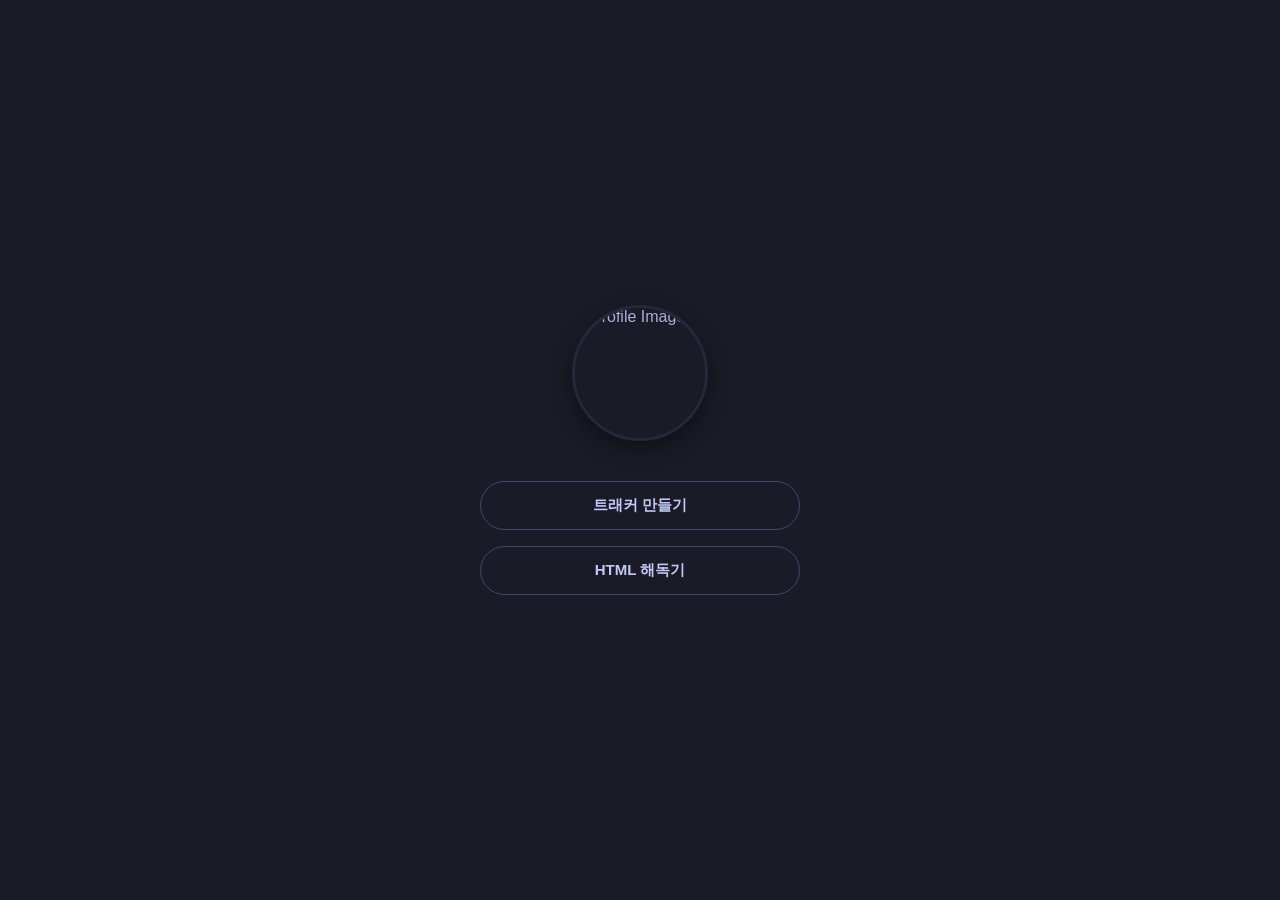
==== commit 24228982: "Update index.html" ====
--- a/index.html
+++ b/index.html
@@ -89,7 +89,7 @@
         <!-- 💡 페이지 이동 버튼 2개 -->
         <div class="btn-group">
             <a href="tracker.html" class="nav-btn">트래커 만들기</a>
-            <a href="htmlcode.html" class="nav-btn">html코드 만들기</a>
+            <a href="htmlcode.html" class="nav-btn">HTML 해독기</a>
         </div>
     </div>
 
